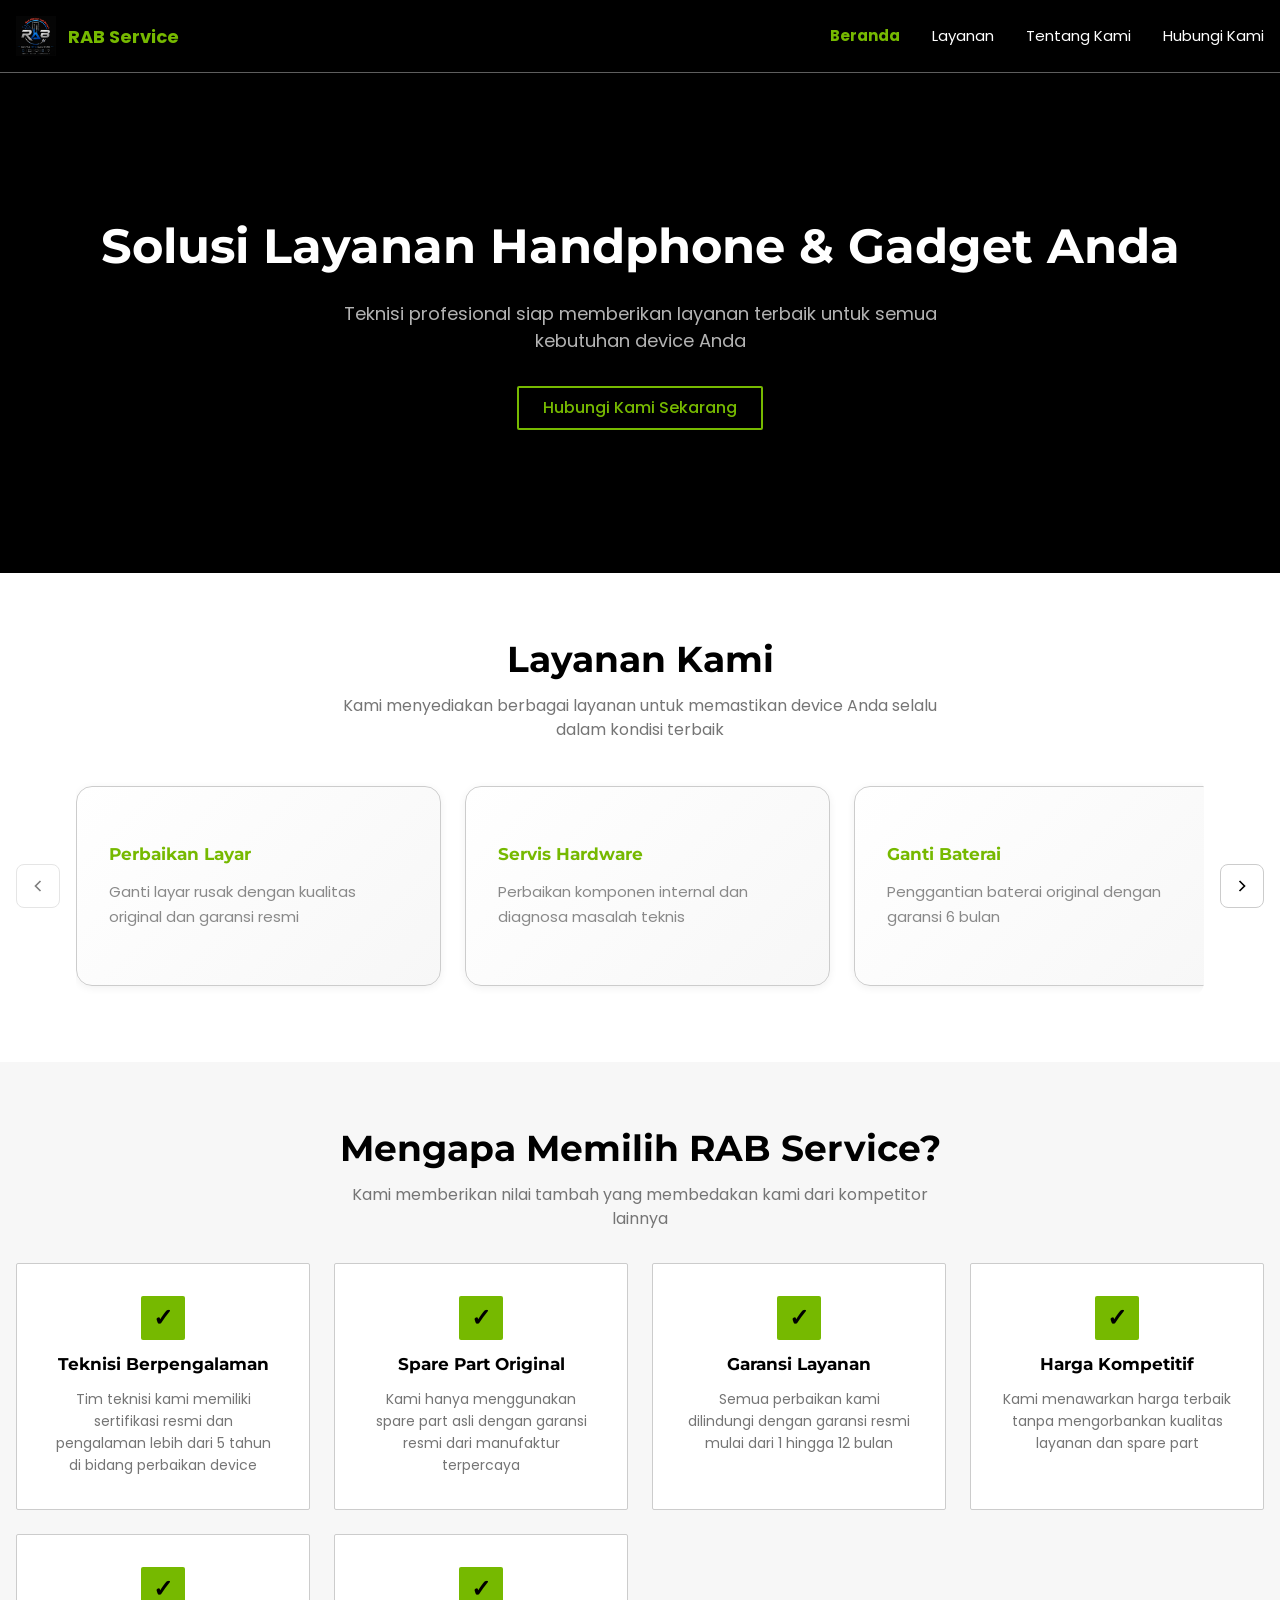
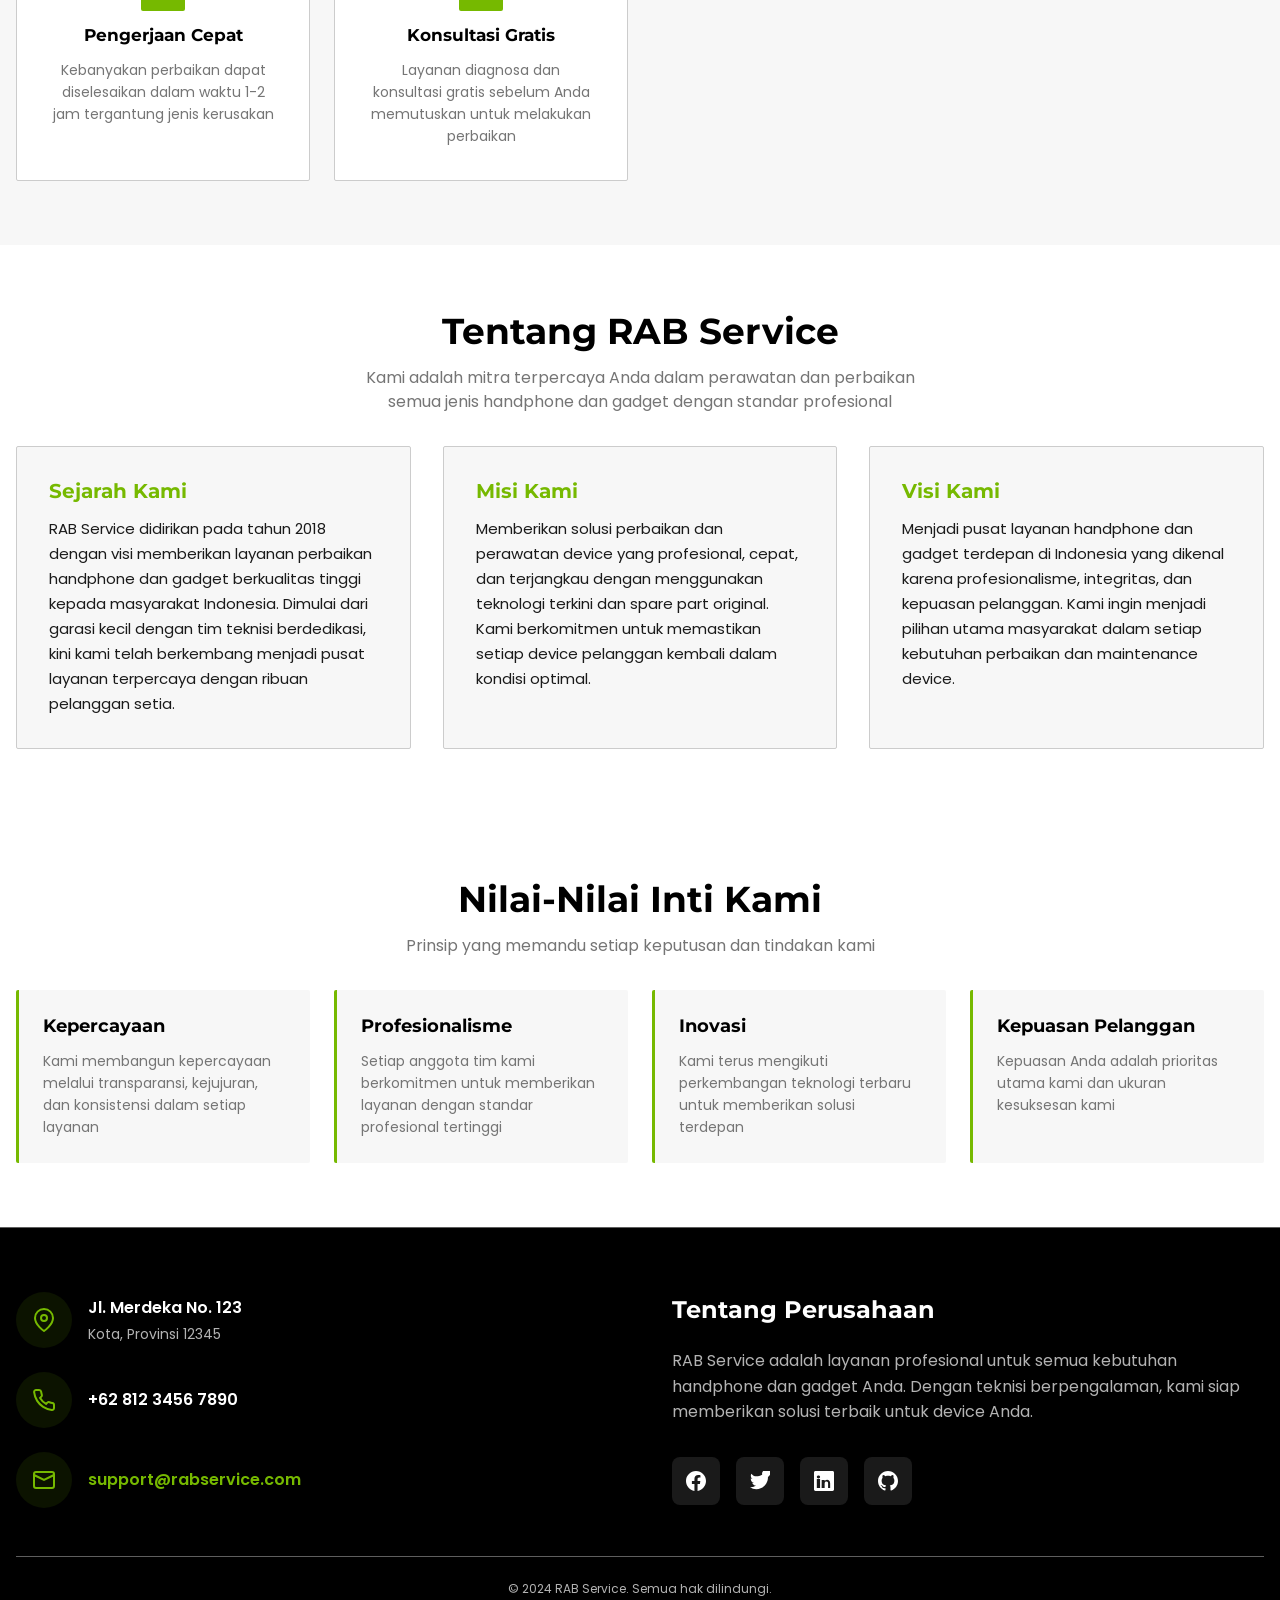
==== index.html @ 4fb2f910 "EDIT Homepage" ====
<!DOCTYPE html>
<html lang="id">
<head>
    <meta charset="UTF-8">
    <meta name="viewport" content="width=device-width, initial-scale=1.0">
    <title>RAB Service - Layanan Handphone & Gadget Terpercaya</title>
    <link href="https://fonts.googleapis.com/css2?family=Poppins:wght@400;500;600;700&family=Montserrat:wght@400;500;600;700&display=swap" rel="stylesheet">
    <link rel="stylesheet" href="style.css">
</head>
<body>
    <!-- Navigation -->
    <nav class="navbar">
        <div class="navbar-container">
            <div class="navbar-logo">
                <img src="logo.png" alt="RAB Service Logo" class="logo-image">
                <span class="logo-text">RAB Service</span>
            </div>
            <ul class="nav-menu">
                <li><a href="#home" class="nav-link active">Beranda</a></li>
                <li><a href="#services" class="nav-link">Layanan</a></li>
                <li><a href="#about" class="nav-link">Tentang Kami</a></li>
                <li><a href="#contact" class="nav-link">Hubungi Kami</a></li>
            </ul>
        </div>
    </nav>

    <!-- Hero Section -->
    <section id="home" class="hero">
        <div class="hero-content">
            <h1 class="hero-title">Solusi Layanan Handphone & Gadget Anda</h1>
            <p class="hero-subtitle">Teknisi profesional siap memberikan layanan terbaik untuk semua kebutuhan device Anda</p>
            <button class="button-hero">Hubungi Kami Sekarang</button>
        </div>
    </section>

    <!-- Services Section -->
    <section id="services" class="services">
        <div class="section-container">
            <h2 class="section-title">Layanan Kami</h2>
            <p class="section-subtitle">Kami menyediakan berbagai layanan untuk memastikan device Anda selalu dalam kondisi terbaik</p>
            
            <div class="carousel-wrapper">
                <button class="carousel-arrow carousel-arrow-prev" id="prevBtn">
                    <svg width="24" height="24" viewBox="0 0 24 24" fill="none" stroke="currentColor" stroke-width="2">
                        <polyline points="15 18 9 12 15 6"></polyline>
                    </svg>
                </button>
                
                <div class="carousel-container">
                    <div class="carousel-track" id="carouselTrack">
                        <div class="service-card">
                            <h3 class="card-title">Perbaikan Layar</h3>
                            <p class="card-description">Ganti layar rusak dengan kualitas original dan garansi resmi</p>
                        </div>
                        <div class="service-card">
                            <h3 class="card-title">Servis Hardware</h3>
                            <p class="card-description">Perbaikan komponen internal dan diagnosa masalah teknis</p>
                        </div>
                        <div class="service-card">
                            <h3 class="card-title">Ganti Baterai</h3>
                            <p class="card-description">Penggantian baterai original dengan garansi 6 bulan</p>
                        </div>
                        <div class="service-card">
                            <h3 class="card-title">Cleaning & Maintenance</h3>
                            <p class="card-description">Pembersihan mendalam dan perawatan rutin untuk performa optimal</p>
                        </div>
                        <div class="service-card">
                            <h3 class="card-title">Data Recovery</h3>
                            <p class="card-description">Pemulihan data dengan teknologi terkini dan tingkat keberhasilan tinggi</p>
                        </div>
                        <div class="service-card">
                            <h3 class="card-title">Custom Upgrade</h3>
                            <p class="card-description">Upgrade RAM, storage, dan modifikasi device sesuai kebutuhan</p>
                        </div>
                    </div>
                </div>
                
                <button class="carousel-arrow carousel-arrow-next" id="nextBtn">
                    <svg width="24" height="24" viewBox="0 0 24 24" fill="none" stroke="currentColor" stroke-width="2">
                        <polyline points="9 18 15 12 9 6"></polyline>
                    </svg>
                </button>
            </div>
        </div>
    </section>

    <!-- Why Choose Us Section -->
    <section id="why-choose" class="why-choose">
        <div class="section-container">
            <h2 class="section-title">Mengapa Memilih RAB Service?</h2>
            <p class="section-subtitle">Kami memberikan nilai tambah yang membedakan kami dari kompetitor lainnya</p>
            
            <div class="features-grid">
                <div class="feature-item">
                    <div class="feature-icon">✓</div>
                    <h3 class="feature-title">Teknisi Berpengalaman</h3>
                    <p class="feature-description">Tim teknisi kami memiliki sertifikasi resmi dan pengalaman lebih dari 5 tahun di bidang perbaikan device</p>
                </div>
                <div class="feature-item">
                    <div class="feature-icon">✓</div>
                    <h3 class="feature-title">Spare Part Original</h3>
                    <p class="feature-description">Kami hanya menggunakan spare part asli dengan garansi resmi dari manufaktur terpercaya</p>
                </div>
                <div class="feature-item">
                    <div class="feature-icon">✓</div>
                    <h3 class="feature-title">Garansi Layanan</h3>
                    <p class="feature-description">Semua perbaikan kami dilindungi dengan garansi resmi mulai dari 1 hingga 12 bulan</p>
                </div>
                <div class="feature-item">
                    <div class="feature-icon">✓</div>
                    <h3 class="feature-title">Harga Kompetitif</h3>
                    <p class="feature-description">Kami menawarkan harga terbaik tanpa mengorbankan kualitas layanan dan spare part</p>
                </div>
                <div class="feature-item">
                    <div class="feature-icon">✓</div>
                    <h3 class="feature-title">Pengerjaan Cepat</h3>
                    <p class="feature-description">Kebanyakan perbaikan dapat diselesaikan dalam waktu 1-2 jam tergantung jenis kerusakan</p>
                </div>
                <div class="feature-item">
                    <div class="feature-icon">✓</div>
                    <h3 class="feature-title">Konsultasi Gratis</h3>
                    <p class="feature-description">Layanan diagnosa dan konsultasi gratis sebelum Anda memutuskan untuk melakukan perbaikan</p>
                </div>
            </div>
        </div>
    </section>

    <!-- About Section -->
    <section id="about" class="about-content">
        <div class="section-container">
            <h2 class="section-title">Tentang RAB Service</h2>
            <p class="section-subtitle">Kami adalah mitra terpercaya Anda dalam perawatan dan perbaikan semua jenis handphone dan gadget dengan standar profesional</p>
            
            <div class="about-grid">
                <!-- Company History -->
                <div class="about-card">
                    <h3 class="about-card-title">Sejarah Kami</h3>
                    <p class="about-card-text">
                        RAB Service didirikan pada tahun 2018 dengan visi memberikan layanan perbaikan handphone dan gadget berkualitas tinggi kepada masyarakat Indonesia. Dimulai dari garasi kecil dengan tim teknisi berdedikasi, kini kami telah berkembang menjadi pusat layanan terpercaya dengan ribuan pelanggan setia.
                    </p>
                </div>

                <!-- Our Mission -->
                <div class="about-card">
                    <h3 class="about-card-title">Misi Kami</h3>
                    <p class="about-card-text">
                        Memberikan solusi perbaikan dan perawatan device yang profesional, cepat, dan terjangkau dengan menggunakan teknologi terkini dan spare part original. Kami berkomitmen untuk memastikan setiap device pelanggan kembali dalam kondisi optimal.
                    </p>
                </div>

                <!-- Our Vision -->
                <div class="about-card">
                    <h3 class="about-card-title">Visi Kami</h3>
                    <p class="about-card-text">
                        Menjadi pusat layanan handphone dan gadget terdepan di Indonesia yang dikenal karena profesionalisme, integritas, dan kepuasan pelanggan. Kami ingin menjadi pilihan utama masyarakat dalam setiap kebutuhan perbaikan dan maintenance device.
                    </p>
                </div>
            </div>
        </div>
    </section>

    <!-- Core Values Section -->
    <section id="core-values" class="core-values">
        <div class="section-container">
            <h2 class="section-title">Nilai-Nilai Inti Kami</h2>
            <p class="section-subtitle">Prinsip yang memandu setiap keputusan dan tindakan kami</p>
            
            <div class="values-grid">
                <div class="value-card">
                    <h3 class="value-title">Kepercayaan</h3>
                    <p class="value-description">Kami membangun kepercayaan melalui transparansi, kejujuran, dan konsistensi dalam setiap layanan</p>
                </div>
                <div class="value-card">
                    <h3 class="value-title">Profesionalisme</h3>
                    <p class="value-description">Setiap anggota tim kami berkomitmen untuk memberikan layanan dengan standar profesional tertinggi</p>
                </div>
                <div class="value-card">
                    <h3 class="value-title">Inovasi</h3>
                    <p class="value-description">Kami terus mengikuti perkembangan teknologi terbaru untuk memberikan solusi terdepan</p>
                </div>
                <div class="value-card">
                    <h3 class="value-title">Kepuasan Pelanggan</h3>
                    <p class="value-description">Kepuasan Anda adalah prioritas utama kami dan ukuran kesuksesan kami</p>
                </div>
            </div>
        </div>
    </section>

    <!-- Footer -->
    <footer class="footer">
        <div class="footer-container">
            <div class="footer-content">
                <!-- Left Column: Contact Info -->
                <div class="footer-left">
                    <div class="contact-item">
                        <div class="contact-icon">
                            <svg width="24" height="24" viewBox="0 0 24 24" fill="none" stroke="currentColor" stroke-width="2">
                                <path d="M21 10c0 7-9 13-9 13s-9-6-9-13a9 9 0 0 1 18 0z"></path>
                                <circle cx="12" cy="10" r="3"></circle>
                            </svg>
                        </div>
                        <div class="contact-text">
                            <h4 class="contact-label">Jl. Merdeka No. 123</h4>
                            <p class="contact-detail">Kota, Provinsi 12345</p>
                        </div>
                    </div>
                    
                    <div class="contact-item">
                        <div class="contact-icon">
                            <svg width="24" height="24" viewBox="0 0 24 24" fill="none" stroke="currentColor" stroke-width="2">
                                <path d="M22 16.92v3a2 2 0 0 1-2.18 2 19.79 19.79 0 0 1-8.63-3.07 19.5 19.5 0 0 1-6-6 19.79 19.79 0 0 1-3.07-8.67A2 2 0 0 1 4.11 2h3a2 2 0 0 1 2 1.72 12.84 12.84 0 0 0 .7 2.81 2 2 0 0 1-.45 2.11L8.09 9.91a16 16 0 0 0 6 6l1.27-1.27a2 2 0 0 1 2.11-.45 12.84 12.84 0 0 0 2.81.7A2 2 0 0 1 22 16.92z"></path>
                            </svg>
                        </div>
                        <div class="contact-text">
                            <h4 class="contact-label">+62 812 3456 7890</h4>
                        </div>
                    </div>
                    
                    <div class="contact-item">
                        <div class="contact-icon">
                            <svg width="24" height="24" viewBox="0 0 24 24" fill="none" stroke="currentColor" stroke-width="2">
                                <rect x="2" y="4" width="20" height="16" rx="2"></rect>
                                <path d="m22 7-10 5L2 7"></path>
                            </svg>
                        </div>
                        <div class="contact-text">
                            <h4 class="contact-label"><a href="mailto:support@rabservice.com" class="email-link">support@rabservice.com</a></h4>
                        </div>
                    </div>
                </div>
                
                <!-- Right Column: About & Social -->
                <div class="footer-right">
                    <h3 class="about-title">Tentang Perusahaan</h3>
                    <p class="about-description">
                        RAB Service adalah layanan profesional untuk semua kebutuhan handphone dan gadget Anda. Dengan teknisi berpengalaman, kami siap memberikan solusi terbaik untuk device Anda.
                    </p>
                    
                    <div class="social-links">
                        <a href="#" class="social-icon" aria-label="Facebook">
                            <svg width="20" height="20" viewBox="0 0 24 24" fill="currentColor">
                                <path d="M24 12.073c0-6.627-5.373-12-12-12s-12 5.373-12 12c0 5.99 4.388 10.954 10.125 11.854v-8.385H7.078v-3.47h3.047V9.43c0-3.007 1.792-4.669 4.533-4.669 1.312 0 2.686.235 2.686.235v2.953H15.83c-1.491 0-1.956.925-1.956 1.874v2.25h3.328l-.532 3.47h-2.796v8.385C19.612 23.027 24 18.062 24 12.073z"></path>
                            </svg>
                        </a>
                        <a href="#" class="social-icon" aria-label="Twitter">
                            <svg width="20" height="20" viewBox="0 0 24 24" fill="currentColor">
                                <path d="M23.953 4.57a10 10 0 002.856-3.915 9.958 9.958 0 01-2.828.856 4.958 4.958 0 002.163-2.723c-.951.555-2.005.959-3.127 1.184a4.92 4.92 0 00-8.384 4.482C7.69 8.095 4.067 6.13 1.64 3.162a4.822 4.822 0 00-.666 2.475c0 1.71.87 3.213 2.188 4.096a4.904 4.904 0 01-2.228-.616v.06a4.923 4.923 0 003.946 4.827 4.996 4.996 0 01-2.212.085 4.936 4.936 0 004.604 3.417 9.867 9.867 0 01-6.102 2.105c-.39 0-.779-.023-1.17-.067a13.995 13.995 0 007.557 2.209c9.053 0 13.998-7.496 13.998-13.985 0-.21 0-.42-.015-.63A9.935 9.935 0 0024 4.59z"></path>
                            </svg>
                        </a>
                        <a href="#" class="social-icon" aria-label="LinkedIn">
                            <svg width="20" height="20" viewBox="0 0 24 24" fill="currentColor">
                                <path d="M20.447 20.452h-3.554v-5.569c0-1.328-.475-2.236-1.986-2.236-1.081 0-1.722.722-2.006 1.422-.103.249-.129.597-.129.946v5.437h-3.554s.048-8.814 0-9.737h3.554v1.378c.43-.664 1.195-1.61 2.905-1.61 2.121 0 3.71 1.388 3.71 4.372v5.597zM5.337 8.855c-1.144 0-1.915-.762-1.915-1.715 0-.957.77-1.715 1.958-1.715 1.187 0 1.914.758 1.939 1.715 0 .953-.752 1.715-1.982 1.715zm1.946 11.597H3.392V9.671h3.891v10.781zM22.225 0H1.771C.792 0 0 .774 0 1.729v20.542C0 23.227.792 24 1.771 24h20.451C23.2 24 24 23.227 24 22.271V1.729C24 .774 23.2 0 22.225 0z"></path>
                            </svg>
                        </a>
                        <a href="#" class="social-icon" aria-label="GitHub">
                            <svg width="20" height="20" viewBox="0 0 24 24" fill="currentColor">
                                <path d="M12 0c-6.626 0-12 5.373-12 12 0 5.302 3.438 9.8 8.207 11.387.599.111.793-.261.793-.577v-2.234c-3.338.726-4.033-1.416-4.033-1.416-.546-1.387-1.333-1.756-1.333-1.756-1.089-.745.083-.729.083-.729 1.205.084 1.839 1.237 1.839 1.237 1.07 1.834 2.807 1.304 3.492.997.107-.775.418-1.305.762-1.604-2.665-.305-5.467-1.334-5.467-5.931 0-1.311.469-2.381 1.236-3.221-.124-.303-.535-1.524.117-3.176 0 0 1.008-.322 3.301 1.23.957-.266 1.983-.399 3.003-.404 1.02.005 2.047.138 3.006.404 2.291-1.552 3.297-1.23 3.297-1.23.653 1.653.242 2.874.118 3.176.77.84 1.235 1.911 1.235 3.221 0 4.609-2.807 5.624-5.479 5.921.43.372.823 1.102.823 2.222v 3.293c0 .319.192.694.801.576 4.765-1.589 8.199-6.086 8.199-11.386 0-6.627-5.373-12-12-12z"></path>
                            </svg>
                        </a>
                    </div>
                </div>
            </div>
            
            <!-- Footer Bottom -->
            <div class="footer-bottom">
                <p class="footer-copyright">&copy; 2024 RAB Service. Semua hak dilindungi.</p>
            </div>
        </div>
    </footer>
    
    <script src="script.js"></script>
</body>
</html>
---- style.css ----
/* ====================================
   Global Styles & Reset
   ==================================== */
* {
    margin: 0;
    padding: 0;
    box-sizing: border-box;
}

:root {
    --primary: #76b900;
    --primary-dark: #5a8d00;
    --ink: #000000;
    --canvas: #ffffff;
    --surface-dark: #000000;
    --surface-soft: #f7f7f7;
    --surface-elevated: #1a1a1a;
    --hairline: #cccccc;
    --hairline-strong: #5e5e5e;
    --body: #1a1a1a;
    --mute: #757575;
    --stone: #898989;
    --ash: #a7a7a7;
    --on-dark: #ffffff;
    --on-dark-mute: rgba(255, 255, 255, 0.7);
    
    --radius-sm: 2px;
    --radius-xs: 1px;
    
    --spacing-xs: 4px;
    --spacing-sm: 8px;
    --spacing-md: 12px;
    --spacing-lg: 16px;
    --spacing-xl: 24px;
    --spacing-xxl: 32px;
    --spacing-section: 64px;
}

html {
    scroll-behavior: smooth;
}

body {
    font-family: 'Poppins', sans-serif;
    background-color: var(--canvas);
    color: var(--body);
    line-height: 1.5;
}

h1, h2, h3, h4, h5, h6 {
    font-family: 'Montserrat', sans-serif;
}

/* ====================================
   Navigation Bar
   ==================================== */
.navbar {
    background-color: var(--surface-dark);
    padding: var(--spacing-lg) 0;
    position: sticky;
    top: 0;
    z-index: 1000;
    border-bottom: 1px solid var(--hairline-strong);
}

.navbar-container {
    max-width: 1280px;
    margin: 0 auto;
    padding: 0 var(--spacing-lg);
    display: flex;
    justify-content: space-between;
    align-items: center;
}

.navbar-logo {
    display: flex;
    align-items: center;
    gap: var(--spacing-md);
}

.logo-image {
    width: 40px;
    height: 40px;
    object-fit: contain;
}

.logo-text {
    color: var(--primary);
    font-size: 18px;
    font-weight: 700;
}

.nav-menu {
    display: flex;
    list-style: none;
    gap: var(--spacing-xxl);
}

.nav-link {
    color: var(--on-dark);
    text-decoration: none;
    font-size: 15px;
    font-weight: 400;
    transition: color 0.3s ease;
}

.nav-link:hover {
    color: var(--primary);
}

/* ====================================
   Hero Section
   ==================================== */
.hero {
    background-color: var(--surface-dark);
    padding: var(--spacing-section) var(--spacing-lg);
    display: flex;
    align-items: center;
    justify-content: center;
    min-height: 500px;
}

.hero-content {
    max-width: 1280px;
    text-align: center;
    color: var(--on-dark);
}

.hero-title {
    font-size: 48px;
    font-weight: 700;
    line-height: 1.25;
    margin-bottom: var(--spacing-xl);
    color: var(--on-dark);
}

.hero-subtitle {
    font-size: 18px;
    font-weight: 400;
    line-height: 1.5;
    margin-bottom: var(--spacing-xxl);
    color: var(--on-dark-mute);
    max-width: 600px;
    margin-left: auto;
    margin-right: auto;
}

/* ====================================
   Services Section
   ==================================== */
.services {
    background-color: var(--canvas);
    padding: var(--spacing-section) var(--spacing-lg);
}

.section-container {
    max-width: 1280px;
    margin: 0 auto;
}

.section-title {
    font-size: 36px;
    font-weight: 700;
    line-height: 1.25;
    text-align: center;
    margin-bottom: var(--spacing-md);
    color: var(--ink);
}

.section-subtitle {
    font-size: 16px;
    font-weight: 400;
    line-height: 1.5;
    text-align: center;
    color: var(--mute);
    margin-bottom: var(--spacing-xxl);
    max-width: 600px;
    margin-left: auto;
    margin-right: auto;
}

.carousel-wrapper {
    display: flex;
    align-items: center;
    margin-top: var(--spacing-xxl);
    position: relative;
    padding: 0 60px;
}

.carousel-container {
    flex: 1;
    overflow: hidden;
    border-radius: 16px;
}

.carousel-track {
    display: flex;
    gap: var(--spacing-xl);
    transition: transform 0.5s cubic-bezier(0.4, 0, 0.2, 1);
    padding: var(--spacing-md) 0;
}

.service-card {
    flex: 0 0 calc(33.333% - 11px);
    background: linear-gradient(135deg, var(--canvas) 0%, var(--surface-soft) 100%);
    padding: var(--spacing-xxl);
    border-radius: 16px;
    border: 1px solid var(--hairline);
    transition: all 0.3s cubic-bezier(0.4, 0, 0.2, 1);
    box-shadow: 0 2px 8px rgba(0, 0, 0, 0.06);
    min-height: 200px;
    display: flex;
    flex-direction: column;
    justify-content: center;
}

.service-card:hover {
    background: linear-gradient(135deg, var(--canvas) 0%, var(--canvas) 100%);
    border-color: var(--primary);
    box-shadow: 0 8px 24px rgba(118, 185, 0, 0.15);
    transform: translateY(-4px);
}

.card-title {
    font-size: 17px;
    font-weight: 700;
    line-height: 1.47;
    margin-bottom: var(--spacing-md);
    color: var(--primary);
    font-family: 'Montserrat', sans-serif;
}

.card-description {
    font-size: 15px;
    font-weight: 400;
    line-height: 1.67;
    color: var(--stone);
}

.carousel-arrow {
    flex: 0 0 44px;
    width: 44px;
    height: 44px;
    border: 1px solid var(--hairline);
    background-color: var(--canvas);
    border-radius: 8px;
    cursor: pointer;
    display: flex;
    align-items: center;
    justify-content: center;
    color: var(--ink);
    transition: all 0.3s ease;
    position: absolute;
    top: 50%;
    transform: translateY(-50%);
}

.carousel-arrow-prev {
    left: 0;
}

.carousel-arrow-next {
    right: 0;
}

.carousel-arrow:hover {
    border-color: var(--primary);
    color: var(--primary);
    background-color: var(--surface-soft);
}

.carousel-arrow:active {
    background-color: var(--primary);
    color: var(--ink);
}

.carousel-arrow svg {
    width: 20px;
    height: 20px;
}

/* ====================================
   Footer
   ==================================== */
.footer {
    background-color: var(--surface-dark);
    padding: 64px var(--spacing-lg);
    border-top: 1px solid var(--hairline-strong);
}

.footer-container {
    max-width: 1280px;
    margin: 0 auto;
}

.footer-content {
    display: grid;
    grid-template-columns: 1fr 1fr;
    gap: 64px;
    margin-bottom: 48px;
}

/* Left Column - Contact Info */
.footer-left {
    display: flex;
    flex-direction: column;
    gap: 24px;
}

.contact-item {
    display: flex;
    gap: 16px;
    align-items: center;
}

.contact-icon {
    width: 56px;
    height: 56px;
    border-radius: 50%;
    background-color: rgba(118, 185, 0, 0.1);
    display: flex;
    align-items: center;
    justify-content: center;
    color: var(--primary);
    flex-shrink: 0;
}

.contact-icon svg {
    width: 24px;
    height: 24px;
}

.contact-text {
    display: flex;
    flex-direction: column;
    gap: 4px;
}

.contact-label {
    font-size: 16px;
    font-weight: 600;
    color: var(--on-dark);
    font-family: 'Poppins', sans-serif;
    margin: 0;
}

.contact-detail {
    font-size: 14px;
    font-weight: 400;
    color: var(--on-dark-mute);
    margin: 0;
}

.email-link {
    color: var(--primary);
    text-decoration: none;
    transition: color 0.3s ease;
}

.email-link:hover {
    color: var(--primary-dark);
}

/* Right Column - About & Social */
.footer-right {
    display: flex;
    flex-direction: column;
    gap: 20px;
}

.about-title {
    font-size: 24px;
    font-weight: 700;
    color: var(--on-dark);
    font-family: 'Montserrat', sans-serif;
    margin: 0;
}

.about-description {
    font-size: 16px;
    font-weight: 400;
    line-height: 1.6;
    color: var(--on-dark-mute);
    margin: 0;
}

.social-links {
    display: flex;
    gap: 16px;
    margin-top: 12px;
}

.social-icon {
    width: 48px;
    height: 48px;
    border-radius: 8px;
    background-color: rgba(255, 255, 255, 0.1);
    display: flex;
    align-items: center;
    justify-content: center;
    color: var(--on-dark);
    text-decoration: none;
    transition: all 0.3s ease;
    border: 1px solid transparent;
}

.social-icon:hover {
    background-color: var(--primary);
    color: var(--ink);
    border-color: var(--primary);
}

.social-icon svg {
    width: 20px;
    height: 20px;
}

/* Footer Bottom */
.footer-bottom {
    text-align: center;
    padding-top: 24px;
    border-top: 1px solid var(--hairline-strong);
}

.footer-copyright {
    font-size: 12px;
    font-weight: 400;
    line-height: 1.25;
    color: var(--on-dark-mute);
    margin: 0;
}

/* ====================================
   Buttons
   ==================================== */
.button-primary {
    background-color: var(--primary);
    color: var(--ink);
    border: none;
    padding: 11px 24px;
    height: 44px;
    font-size: 16px;
    font-weight: 700;
    line-height: 1.25;
    border-radius: var(--radius-sm);
    cursor: pointer;
    transition: background-color 0.3s ease;
    display: inline-block;
    font-family: 'Poppins', sans-serif;
}

.button-primary:hover {
    background-color: var(--primary-dark);
}

.button-primary:active {
    background-color: var(--primary-dark);
}

.nav-link.active {
    color: var(--primary);
    font-weight: 700;
}

/* ====================================
   About Page Styles
   ==================================== */
.about-content {
    background-color: var(--canvas);
    padding: var(--spacing-section) var(--spacing-lg);
}

.about-grid {
    display: grid;
    grid-template-columns: repeat(auto-fit, minmax(300px, 1fr));
    gap: var(--spacing-xxl);
    margin-top: var(--spacing-xxl);
}

.about-card {
    background-color: var(--surface-soft);
    padding: var(--spacing-xxl);
    border-radius: var(--radius-sm);
    border: 1px solid var(--hairline);
}

.about-card-title {
    font-size: 20px;
    font-weight: 700;
    line-height: 1.25;
    margin-bottom: var(--spacing-md);
    color: var(--primary);
}

.about-card-text {
    font-size: 15px;
    font-weight: 400;
    line-height: 1.67;
    color: var(--body);
}

/* Why Choose Section */
.why-choose {
    background-color: var(--surface-soft);
    padding: var(--spacing-section) var(--spacing-lg);
}

.features-grid {
    display: grid;
    grid-template-columns: repeat(auto-fit, minmax(280px, 1fr));
    gap: var(--spacing-xl);
    margin-top: var(--spacing-xxl);
}

.feature-item {
    background-color: var(--canvas);
    padding: var(--spacing-xxl);
    border-radius: var(--radius-sm);
    border: 1px solid var(--hairline);
    text-align: center;
    transition: all 0.3s ease;
}

.feature-item:hover {
    box-shadow: 0 2px 8px rgba(0, 0, 0, 0.1);
    border-color: var(--primary);
}

.feature-icon {
    width: 44px;
    height: 44px;
    background-color: var(--primary);
    color: var(--ink);
    border-radius: var(--radius-sm);
    display: flex;
    align-items: center;
    justify-content: center;
    font-size: 24px;
    font-weight: 700;
    margin: 0 auto var(--spacing-md);
}

.feature-title {
    font-size: 17px;
    font-weight: 700;
    line-height: 1.47;
    color: var(--ink);
    margin-bottom: var(--spacing-md);
}

.feature-description {
    font-size: 14px;
    font-weight: 400;
    line-height: 1.57;
    color: var(--mute);
}

/* Core Values Section */
.core-values {
    background-color: var(--canvas);
    padding: var(--spacing-section) var(--spacing-lg);
}

.values-grid {
    display: grid;
    grid-template-columns: repeat(auto-fit, minmax(250px, 1fr));
    gap: var(--spacing-xl);
    margin-top: var(--spacing-xxl);
}

.value-card {
    background-color: var(--surface-soft);
    padding: var(--spacing-xl);
    border-radius: var(--radius-sm);
    border-left: 3px solid var(--primary);
}

.value-title {
    font-size: 18px;
    font-weight: 700;
    line-height: 1.4;
    color: var(--ink);
    margin-bottom: var(--spacing-md);
}

.value-description {
    font-size: 14px;
    font-weight: 400;
    line-height: 1.57;
    color: var(--mute);
}

/* Statistics Section */
.statistics {
    background-color: var(--surface-dark);
    padding: var(--spacing-section) var(--spacing-lg);
}

.statistics .section-title {
    color: var(--on-dark);
}

.statistics .section-subtitle {
    color: var(--on-dark-mute);
}

.stats-grid {
    display: grid;
    grid-template-columns: repeat(auto-fit, minmax(200px, 1fr));
    gap: var(--spacing-xxl);
    margin-top: var(--spacing-xxl);
}

.stat-item {
    text-align: center;
    padding: var(--spacing-xxl);
}

.stat-number {
    font-size: 48px;
    font-weight: 700;
    line-height: 1.25;
    color: var(--primary);
    margin-bottom: var(--spacing-md);
}

.stat-label {
    font-size: 16px;
    font-weight: 400;
    line-height: 1.5;
    color: var(--on-dark);
}

/* Contact Section */
.contact-section {
    background-color: var(--surface-soft);
    padding: var(--spacing-section) var(--spacing-lg);
}

/* CTA Section */
.cta-section {
    background-color: var(--surface-soft);
    padding: var(--spacing-section) var(--spacing-lg);
    text-align: center;
}

.cta-title {
    font-size: 36px;
    font-weight: 700;
    line-height: 1.25;
    color: var(--ink);
    margin-bottom: var(--spacing-md);
}

.cta-subtitle {
    font-size: 16px;
    font-weight: 400;
    line-height: 1.5;
    color: var(--mute);
    margin-bottom: var(--spacing-xxl);
    max-width: 600px;
    margin-left: auto;
    margin-right: auto;
}

.cta-section .button-primary {
    margin-top: var(--spacing-lg);
}

.cta-section .button-hero {
    margin-top: var(--spacing-lg);
}

.button-hero {
    border: 2px solid var(--primary);
    background-color: transparent;
    color: var(--primary);
    padding: 10px 24px;
    height: 44px;
    font-size: 16px;
    font-weight: 500;
    line-height: 1.25;
    border-radius: var(--radius-sm);
    cursor: pointer;
    transition: all 0.3s cubic-bezier(0.4, 0, 0.2, 1);
    display: inline-block;
    font-family: 'Poppins', sans-serif;
}

.button-hero:hover {
    background-color: var(--primary);
    color: var(--ink);
    font-weight: 600;
}

.button-hero:active {
    background-color: var(--primary-dark);
    border-color: var(--primary-dark);
    color: var(--ink);
}

/* ====================================
   Responsive Design
   ==================================== */
@media (max-width: 1024px) {
    .service-card {
        flex: 0 0 calc(50% - 12px);
    }
}

@media (max-width: 768px) {
    .navbar-container {
        flex-direction: column;
        gap: var(--spacing-lg);
    }
    
    .nav-menu {
        gap: var(--spacing-lg);
    }
    
    .hero {
        padding: var(--spacing-xxl) var(--spacing-lg);
        min-height: 400px;
    }
    
    .hero-title {
        font-size: 32px;
    }
    
    .hero-subtitle {
        font-size: 16px;
    }
    
    .section-title {
        font-size: 28px;
    }
    
    .carousel-wrapper {
        padding: 0 50px;
    }
    
    .carousel-arrow {
        width: 40px;
        height: 40px;
    }
    
    .contact-grid {
        grid-template-columns: 1fr;
    }
}

@media (max-width: 480px) {
    .hero-title {
        font-size: 24px;
    }
    
    .nav-menu {
        gap: var(--spacing-md);
    }
    
    .service-card {
        flex: 0 0 100% !important;
    }
    
    .carousel-wrapper {
        padding: 0 40px;
    }
    
    .carousel-arrow {
        width: 36px;
        height: 36px;
    }
    
    .carousel-arrow svg {
        width: 18px;
        height: 18px;
    }
    
    .contact-grid {
        gap: var(--spacing-lg);
    }
}
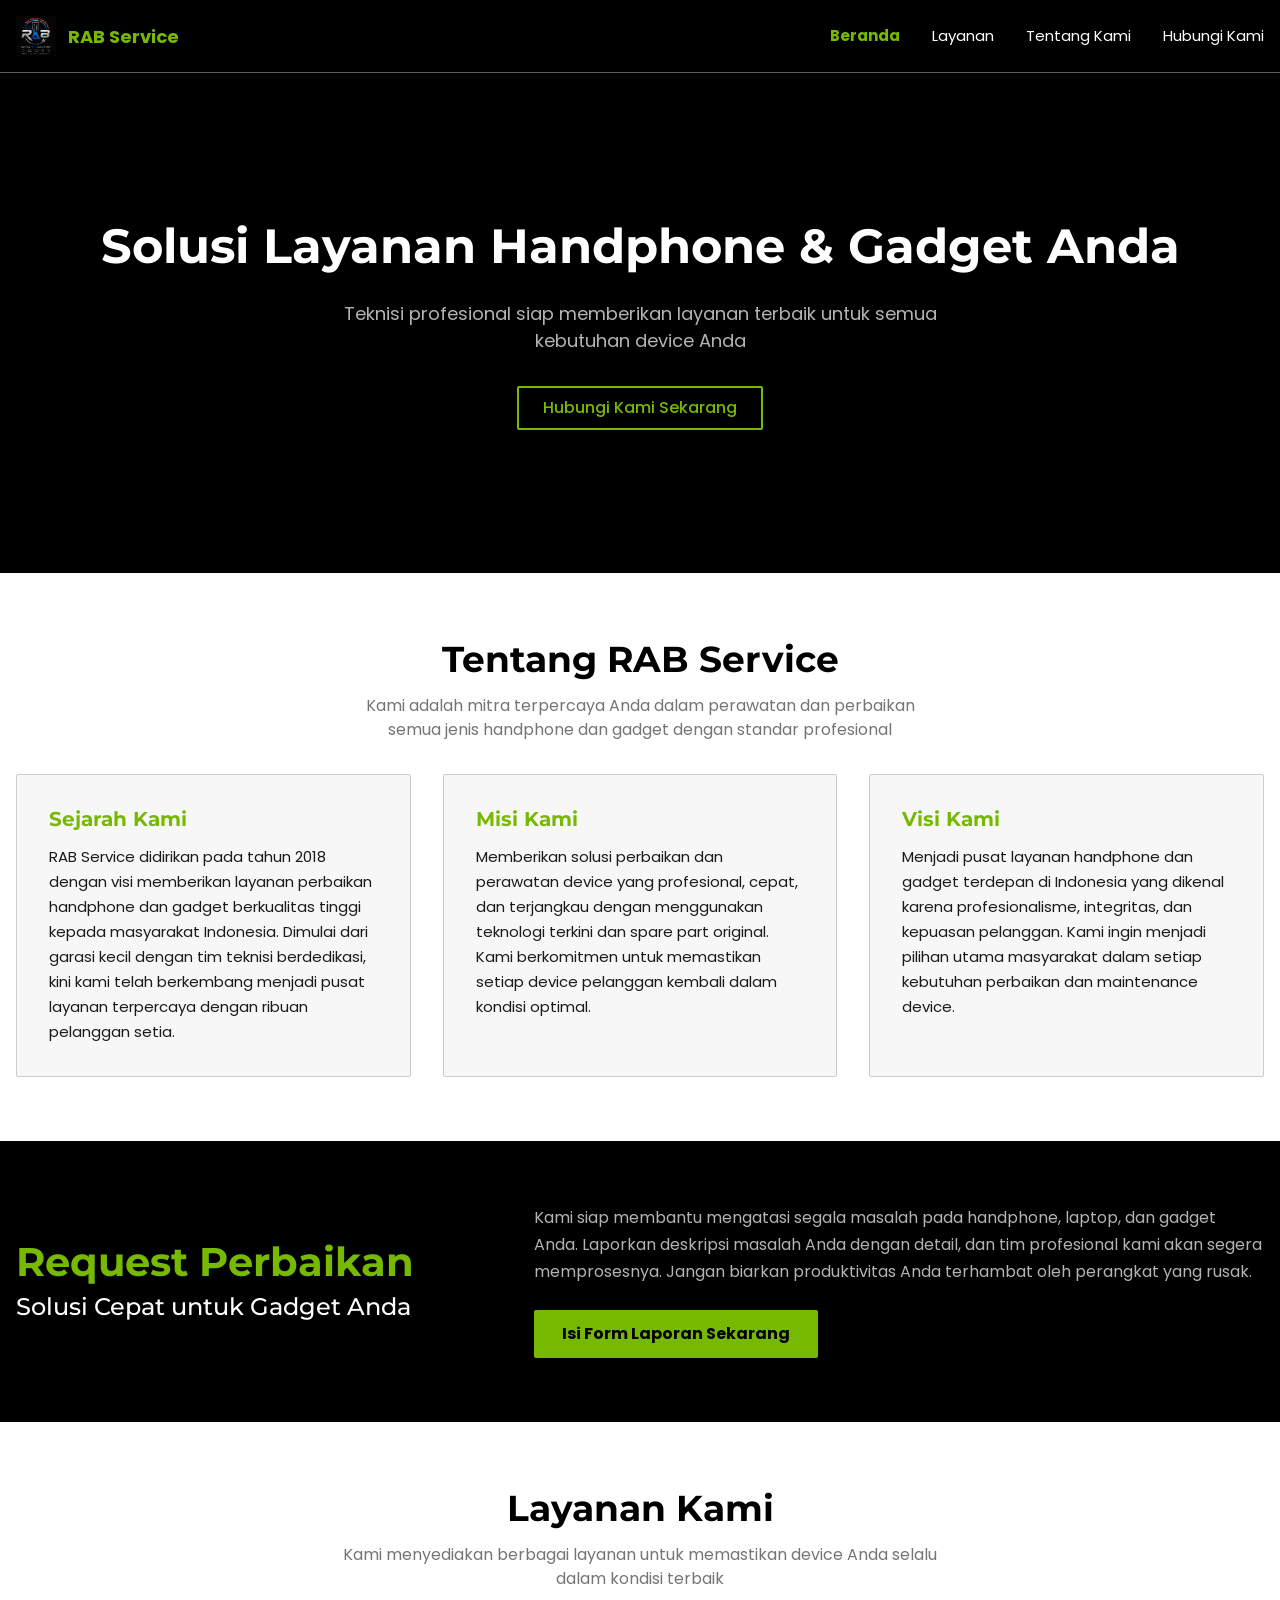
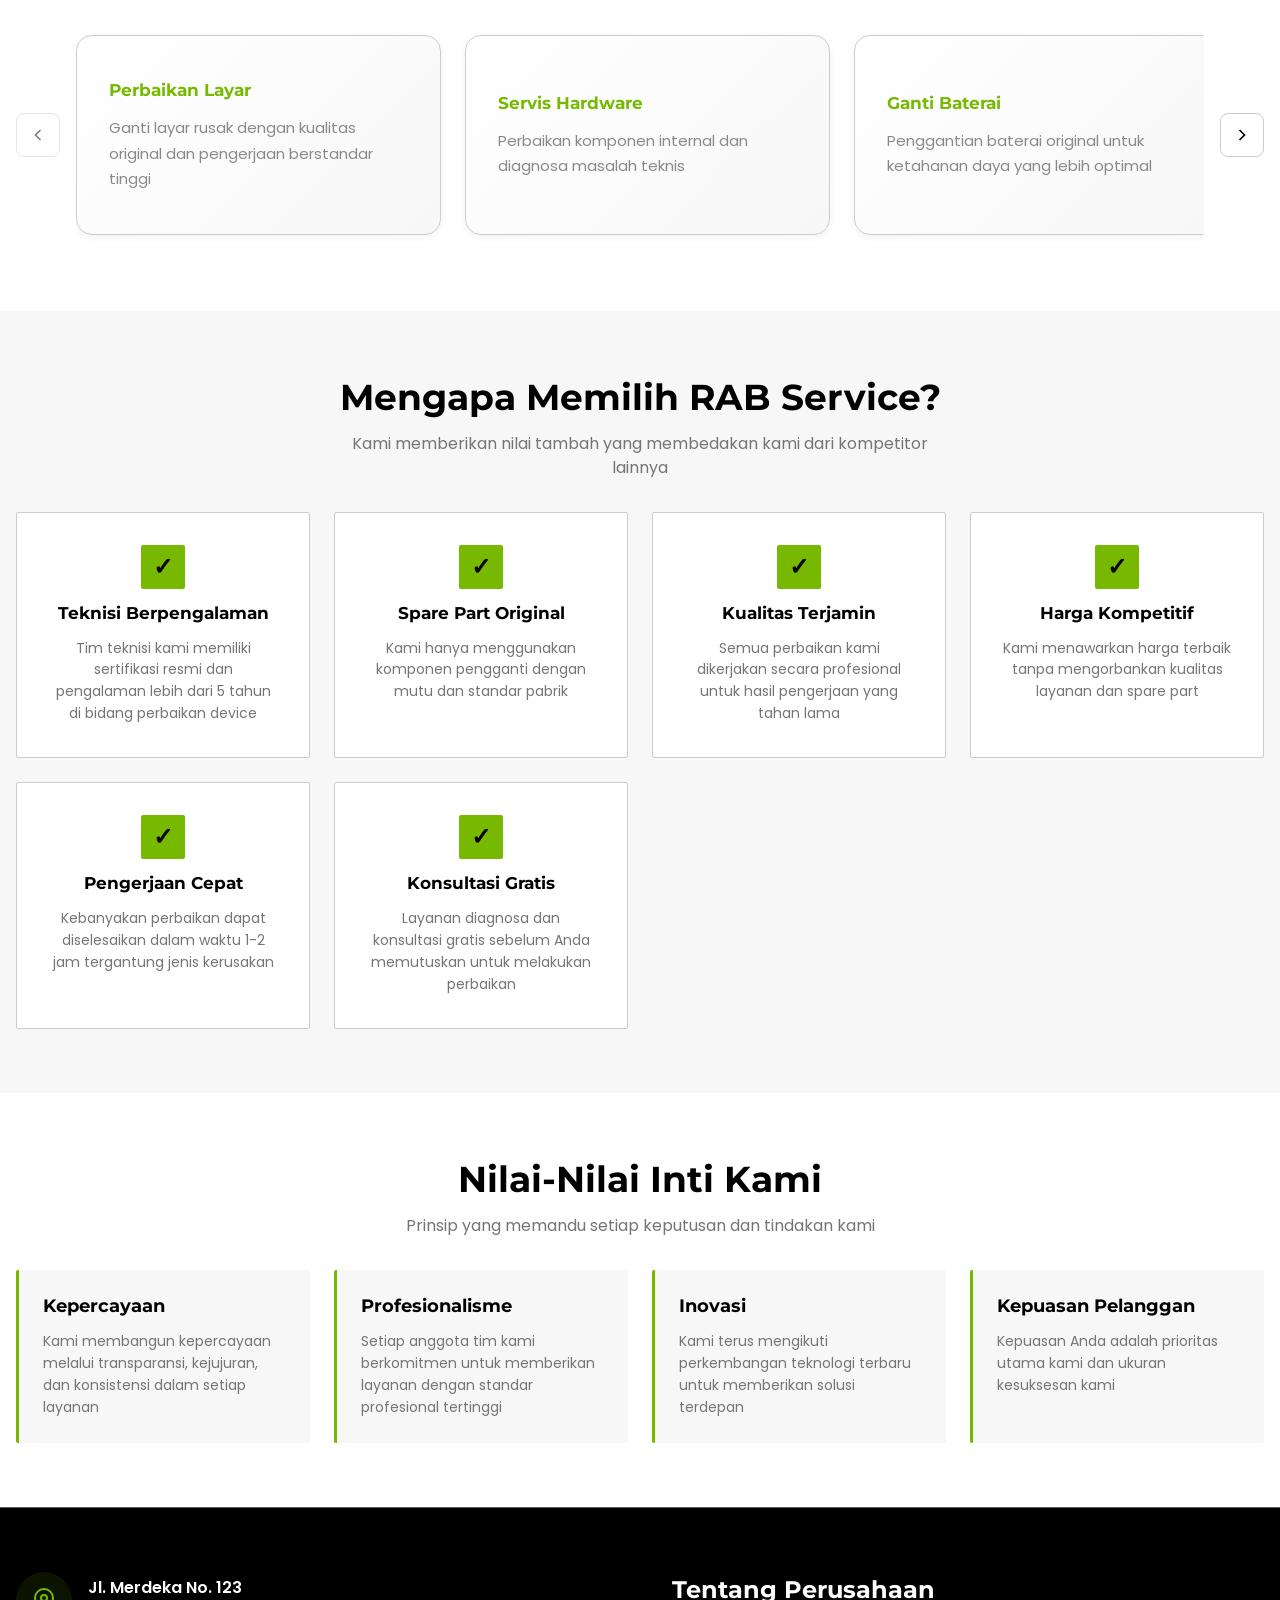
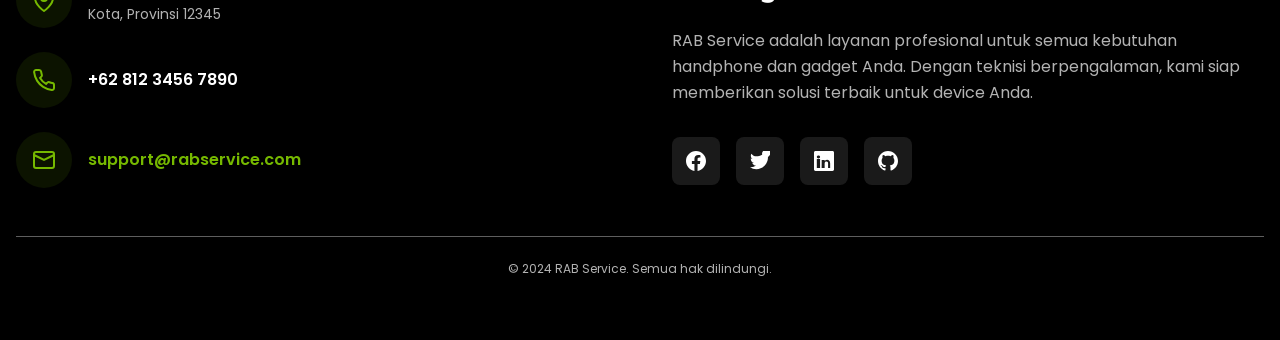
==== commit 17104625: "[ADD] Laporan feature, isi form without supabase connection yet" ====
--- a/index.html
+++ b/index.html
@@ -15,7 +15,14 @@
                 <img src="logo.png" alt="RAB Service Logo" class="logo-image">
                 <span class="logo-text">RAB Service</span>
             </div>
-            <ul class="nav-menu">
+            
+            <button class="hamburger" id="hamburgerBtn" aria-label="Toggle navigation">
+                <span></span>
+                <span></span>
+                <span></span>
+            </button>
+            
+            <ul class="nav-menu" id="navMenu">
                 <li><a href="#home" class="nav-link active">Beranda</a></li>
                 <li><a href="#services" class="nav-link">Layanan</a></li>
                 <li><a href="#about" class="nav-link">Tentang Kami</a></li>
@@ -33,7 +40,55 @@
         </div>
     </section>
 
-    <!-- Services Section -->
+<!-- About Section -->
+    <section id="about" class="about-content">
+        <div class="section-container">
+            <h2 class="section-title">Tentang RAB Service</h2>
+            <p class="section-subtitle">Kami adalah mitra terpercaya Anda dalam perawatan dan perbaikan semua jenis handphone dan gadget dengan standar profesional</p>
+            
+            <div class="about-grid">
+                <!-- Company History -->
+                <div class="about-card">
+                    <h3 class="about-card-title">Sejarah Kami</h3>
+                    <p class="about-card-text">
+                        RAB Service didirikan pada tahun 2018 dengan visi memberikan layanan perbaikan handphone dan gadget berkualitas tinggi kepada masyarakat Indonesia. Dimulai dari garasi kecil dengan tim teknisi berdedikasi, kini kami telah berkembang menjadi pusat layanan terpercaya dengan ribuan pelanggan setia.
+                    </p>
+                </div>
+
+                <!-- Our Mission -->
+                <div class="about-card">
+                    <h3 class="about-card-title">Misi Kami</h3>
+                    <p class="about-card-text">
+                        Memberikan solusi perbaikan dan perawatan device yang profesional, cepat, dan terjangkau dengan menggunakan teknologi terkini dan spare part original. Kami berkomitmen untuk memastikan setiap device pelanggan kembali dalam kondisi optimal.
+                    </p>
+                </div>
+
+                <!-- Our Vision -->
+                <div class="about-card">
+                    <h3 class="about-card-title">Visi Kami</h3>
+                    <p class="about-card-text">
+                        Menjadi pusat layanan handphone dan gadget terdepan di Indonesia yang dikenal karena profesionalisme, integritas, dan kepuasan pelanggan. Kami ingin menjadi pilihan utama masyarakat dalam setiap kebutuhan perbaikan dan maintenance device.
+                    </p>
+                </div>
+            </div>
+        </div>
+    </section>
+
+    <!-- Request Perbaikan Section -->
+    <section id="request-perbaikan" class="request-perbaikan">
+        <div class="section-container request-perbaikan-container">
+            <div class="request-left">
+                <h2 class="request-title">Request Perbaikan</h2>
+                <h3 class="request-subtitle">Solusi Cepat untuk Gadget Anda</h3>
+            </div>
+            <div class="request-right">
+                <p class="request-desc">Kami siap membantu mengatasi segala masalah pada handphone, laptop, dan gadget Anda. Laporkan deskripsi masalah Anda dengan detail, dan tim profesional kami akan segera memprosesnya. Jangan biarkan produktivitas Anda terhambat oleh perangkat yang rusak.</p>
+                <a href="form-laporan.html" class="button-request">Isi Form Laporan Sekarang</a>
+            </div>
+        </div>
+    </section>
+
+       <!-- Services Section -->
     <section id="services" class="services">
         <div class="section-container">
             <h2 class="section-title">Layanan Kami</h2>
@@ -50,7 +105,7 @@
                     <div class="carousel-track" id="carouselTrack">
                         <div class="service-card">
                             <h3 class="card-title">Perbaikan Layar</h3>
-                            <p class="card-description">Ganti layar rusak dengan kualitas original dan garansi resmi</p>
+                            <p class="card-description">Ganti layar rusak dengan kualitas original dan pengerjaan berstandar tinggi</p>
                         </div>
                         <div class="service-card">
                             <h3 class="card-title">Servis Hardware</h3>
@@ -58,7 +113,7 @@
                         </div>
                         <div class="service-card">
                             <h3 class="card-title">Ganti Baterai</h3>
-                            <p class="card-description">Penggantian baterai original dengan garansi 6 bulan</p>
+                            <p class="card-description">Penggantian baterai original untuk ketahanan daya yang lebih optimal</p>
                         </div>
                         <div class="service-card">
                             <h3 class="card-title">Cleaning & Maintenance</h3>
@@ -84,13 +139,14 @@
         </div>
     </section>
 
+
     <!-- Why Choose Us Section -->
     <section id="why-choose" class="why-choose">
         <div class="section-container">
             <h2 class="section-title">Mengapa Memilih RAB Service?</h2>
             <p class="section-subtitle">Kami memberikan nilai tambah yang membedakan kami dari kompetitor lainnya</p>
             
-            <div class="features-grid">
+            <div class="features-grid centered-features">
                 <div class="feature-item">
                     <div class="feature-icon">✓</div>
                     <h3 class="feature-title">Teknisi Berpengalaman</h3>
@@ -99,12 +155,12 @@
                 <div class="feature-item">
                     <div class="feature-icon">✓</div>
                     <h3 class="feature-title">Spare Part Original</h3>
-                    <p class="feature-description">Kami hanya menggunakan spare part asli dengan garansi resmi dari manufaktur terpercaya</p>
-                </div>
-                <div class="feature-item">
-                    <div class="feature-icon">✓</div>
-                    <h3 class="feature-title">Garansi Layanan</h3>
-                    <p class="feature-description">Semua perbaikan kami dilindungi dengan garansi resmi mulai dari 1 hingga 12 bulan</p>
+                    <p class="feature-description">Kami hanya menggunakan komponen pengganti dengan mutu dan standar pabrik</p>
+                </div>
+                <div class="feature-item">
+                    <div class="feature-icon">✓</div>
+                    <h3 class="feature-title">Kualitas Terjamin</h3>
+                    <p class="feature-description">Semua perbaikan kami dikerjakan secara profesional untuk hasil pengerjaan yang tahan lama</p>
                 </div>
                 <div class="feature-item">
                     <div class="feature-icon">✓</div>
@@ -120,40 +176,6 @@
                     <div class="feature-icon">✓</div>
                     <h3 class="feature-title">Konsultasi Gratis</h3>
                     <p class="feature-description">Layanan diagnosa dan konsultasi gratis sebelum Anda memutuskan untuk melakukan perbaikan</p>
-                </div>
-            </div>
-        </div>
-    </section>
-
-    <!-- About Section -->
-    <section id="about" class="about-content">
-        <div class="section-container">
-            <h2 class="section-title">Tentang RAB Service</h2>
-            <p class="section-subtitle">Kami adalah mitra terpercaya Anda dalam perawatan dan perbaikan semua jenis handphone dan gadget dengan standar profesional</p>
-            
-            <div class="about-grid">
-                <!-- Company History -->
-                <div class="about-card">
-                    <h3 class="about-card-title">Sejarah Kami</h3>
-                    <p class="about-card-text">
-                        RAB Service didirikan pada tahun 2018 dengan visi memberikan layanan perbaikan handphone dan gadget berkualitas tinggi kepada masyarakat Indonesia. Dimulai dari garasi kecil dengan tim teknisi berdedikasi, kini kami telah berkembang menjadi pusat layanan terpercaya dengan ribuan pelanggan setia.
-                    </p>
-                </div>
-
-                <!-- Our Mission -->
-                <div class="about-card">
-                    <h3 class="about-card-title">Misi Kami</h3>
-                    <p class="about-card-text">
-                        Memberikan solusi perbaikan dan perawatan device yang profesional, cepat, dan terjangkau dengan menggunakan teknologi terkini dan spare part original. Kami berkomitmen untuk memastikan setiap device pelanggan kembali dalam kondisi optimal.
-                    </p>
-                </div>
-
-                <!-- Our Vision -->
-                <div class="about-card">
-                    <h3 class="about-card-title">Visi Kami</h3>
-                    <p class="about-card-text">
-                        Menjadi pusat layanan handphone dan gadget terdepan di Indonesia yang dikenal karena profesionalisme, integritas, dan kepuasan pelanggan. Kami ingin menjadi pilihan utama masyarakat dalam setiap kebutuhan perbaikan dan maintenance device.
-                    </p>
                 </div>
             </div>
         </div>
--- a/style.css
+++ b/style.css
@@ -108,6 +108,42 @@
     color: var(--primary);
 }
 
+/* Hamburger Menu CSS */
+.hamburger {
+    display: none;
+    flex-direction: column;
+    justify-content: space-between;
+    width: 30px;
+    height: 21px;
+    background: transparent;
+    border: none;
+    cursor: pointer;
+    z-index: 1010;
+}
+
+.hamburger span {
+    width: 100%;
+    height: 3px;
+    background-color: var(--primary);
+    border-radius: 10px;
+    transition: all 0.3s linear;
+    position: relative;
+    transform-origin: 1px;
+}
+
+.hamburger.active span:first-child {
+    transform: rotate(45deg);
+}
+
+.hamburger.active span:nth-child(2) {
+    opacity: 0;
+    transform: translateX(20px);
+}
+
+.hamburger.active span:nth-child(3) {
+    transform: rotate(-45deg);
+}
+
 /* ====================================
    Hero Section
    ==================================== */
@@ -499,6 +535,75 @@
     color: var(--body);
 }
 
+/* ====================================
+   Request Perbaikan Section
+   ==================================== */
+.request-perbaikan {
+    background-color: var(--surface-dark);
+    padding: var(--spacing-section) var(--spacing-lg);
+    color: var(--on-dark);
+}
+
+.request-perbaikan-container {
+    display: flex;
+    flex-wrap: wrap;
+    gap: var(--spacing-xxl);
+    align-items: center;
+}
+
+.request-left {
+    flex: 1;
+    min-width: 300px;
+}
+
+.request-title {
+    font-size: 40px;
+    font-weight: 700;
+    line-height: 1.1;
+    margin-bottom: var(--spacing-sm);
+    color: var(--primary);
+}
+
+.request-subtitle {
+    font-size: 24px;
+    font-weight: 500;
+    line-height: 1.25;
+    color: var(--on-dark);
+}
+
+.request-right {
+    flex: 1.5;
+    min-width: 300px;
+}
+
+.request-desc {
+    font-size: 16px;
+    font-weight: 400;
+    line-height: 1.67;
+    margin-bottom: var(--spacing-xl);
+    color: var(--on-dark-mute);
+}
+
+.button-request {
+    background-color: var(--primary);
+    color: var(--ink);
+    border: none;
+    padding: 14px 28px;
+    font-size: 16px;
+    font-weight: 700;
+    line-height: 1.25;
+    border-radius: var(--radius-sm);
+    cursor: pointer;
+    text-decoration: none;
+    transition: background-color 0.3s ease;
+    display: inline-block;
+    font-family: 'Poppins', sans-serif;
+}
+
+.button-request:hover {
+    background-color: var(--primary-dark);
+}
+
 /* Why Choose Section */
 .why-choose {
     background-color: var(--surface-soft);
@@ -510,6 +615,10 @@
     grid-template-columns: repeat(auto-fit, minmax(280px, 1fr));
     gap: var(--spacing-xl);
     margin-top: var(--spacing-xxl);
+}
+
+.centered-features {
+    justify-content: center;
 }
 
 .feature-item {
@@ -710,14 +819,41 @@
 
 @media (max-width: 768px) {
     .navbar-container {
+        flex-direction: row;
+        align-items: center;
+        position: relative;
+    }
+    
+    .hamburger {
+        display: flex;
+    }
+    
+    .nav-menu {
+        position: absolute;
+        top: 100%;
+        left: 0;
+        width: 100%;
+        background-color: var(--surface-dark);
         flex-direction: column;
-        gap: var(--spacing-lg);
-    }
-    
-    .nav-menu {
-        gap: var(--spacing-lg);
-    }
-    
+        gap: 0;
+        padding: 0;
+        max-height: 0;
+        overflow: hidden;
+        transition: max-height 0.3s ease-in-out;
+        border-bottom: none;
+    }
+    
+    .nav-menu.active {
+        max-height: 300px; /* Adjust according to items */
+        border-bottom: 1px solid var(--hairline-strong);
+    }
+    
+    .nav-menu li {
+        width: 100%;
+        text-align: center;
+        padding: var(--spacing-md) 0;
+    }
+
     .hero {
         padding: var(--spacing-xxl) var(--spacing-lg);
         min-height: 400px;
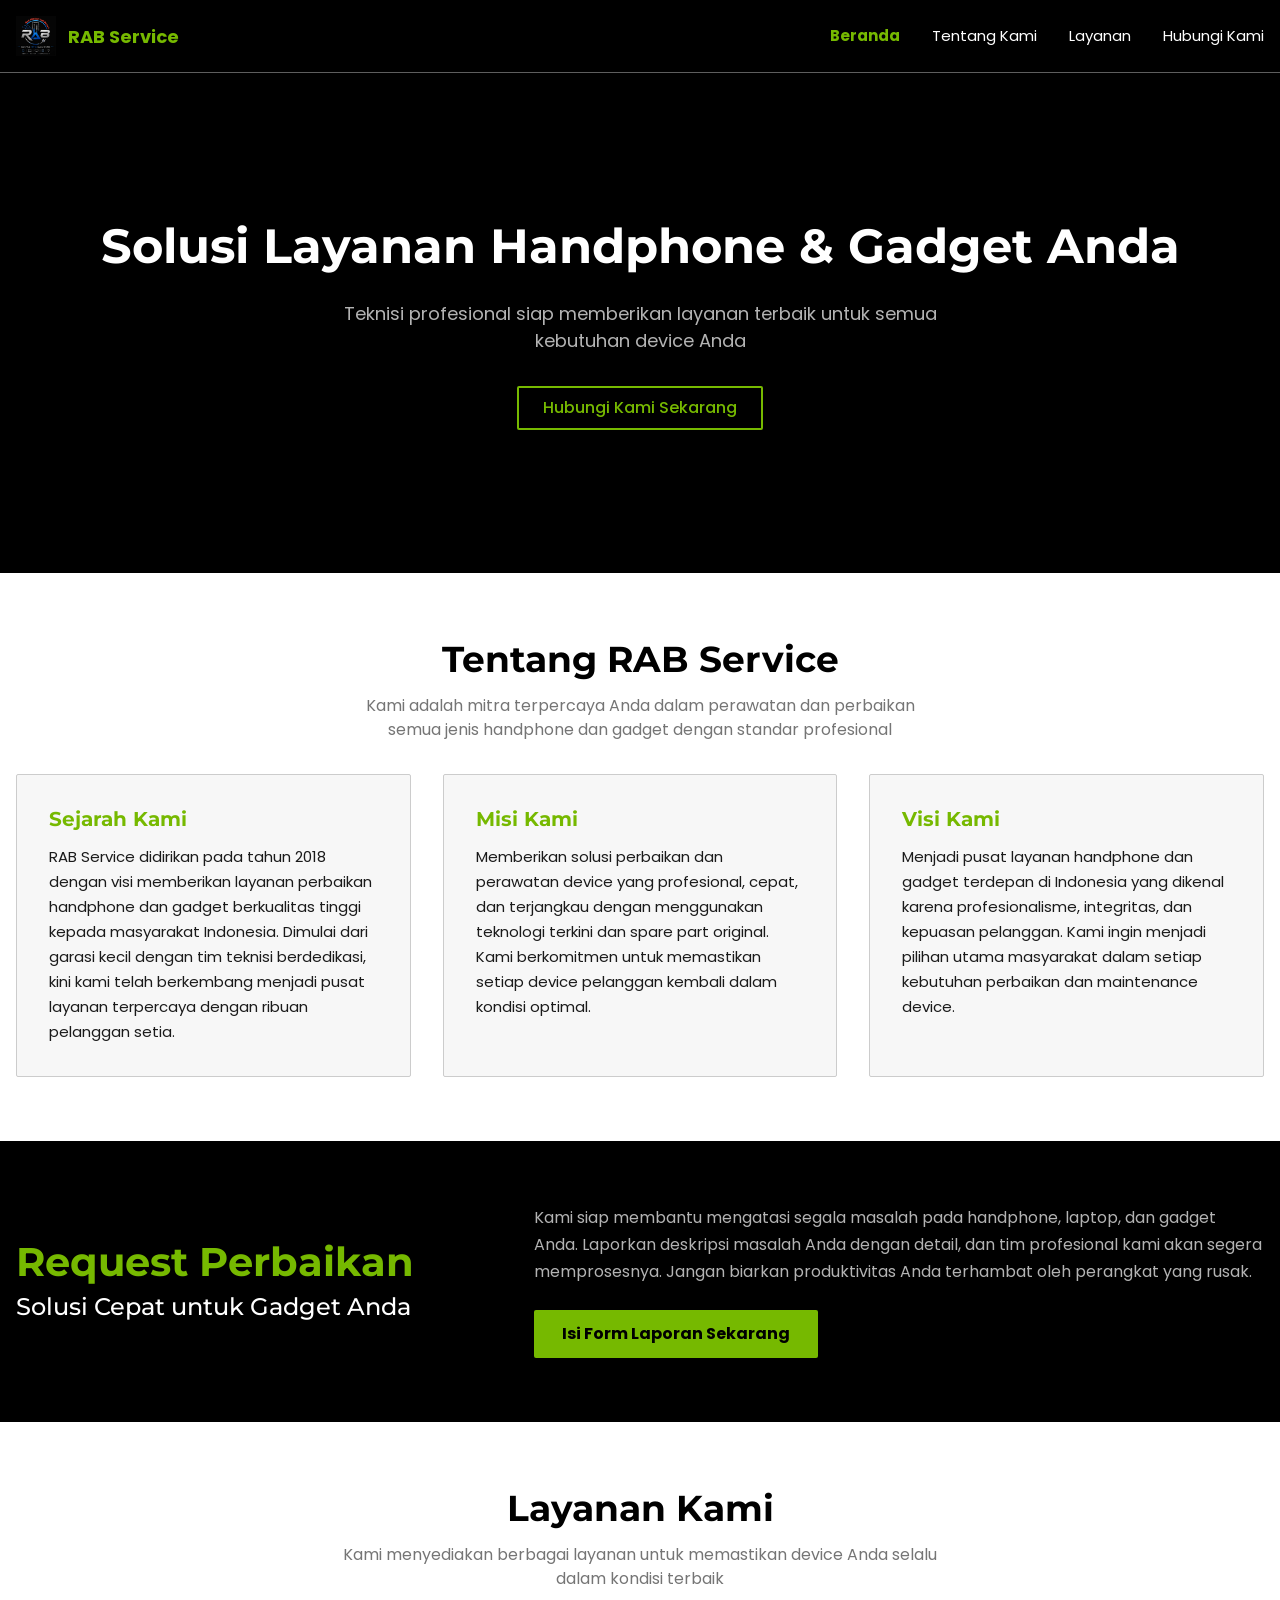
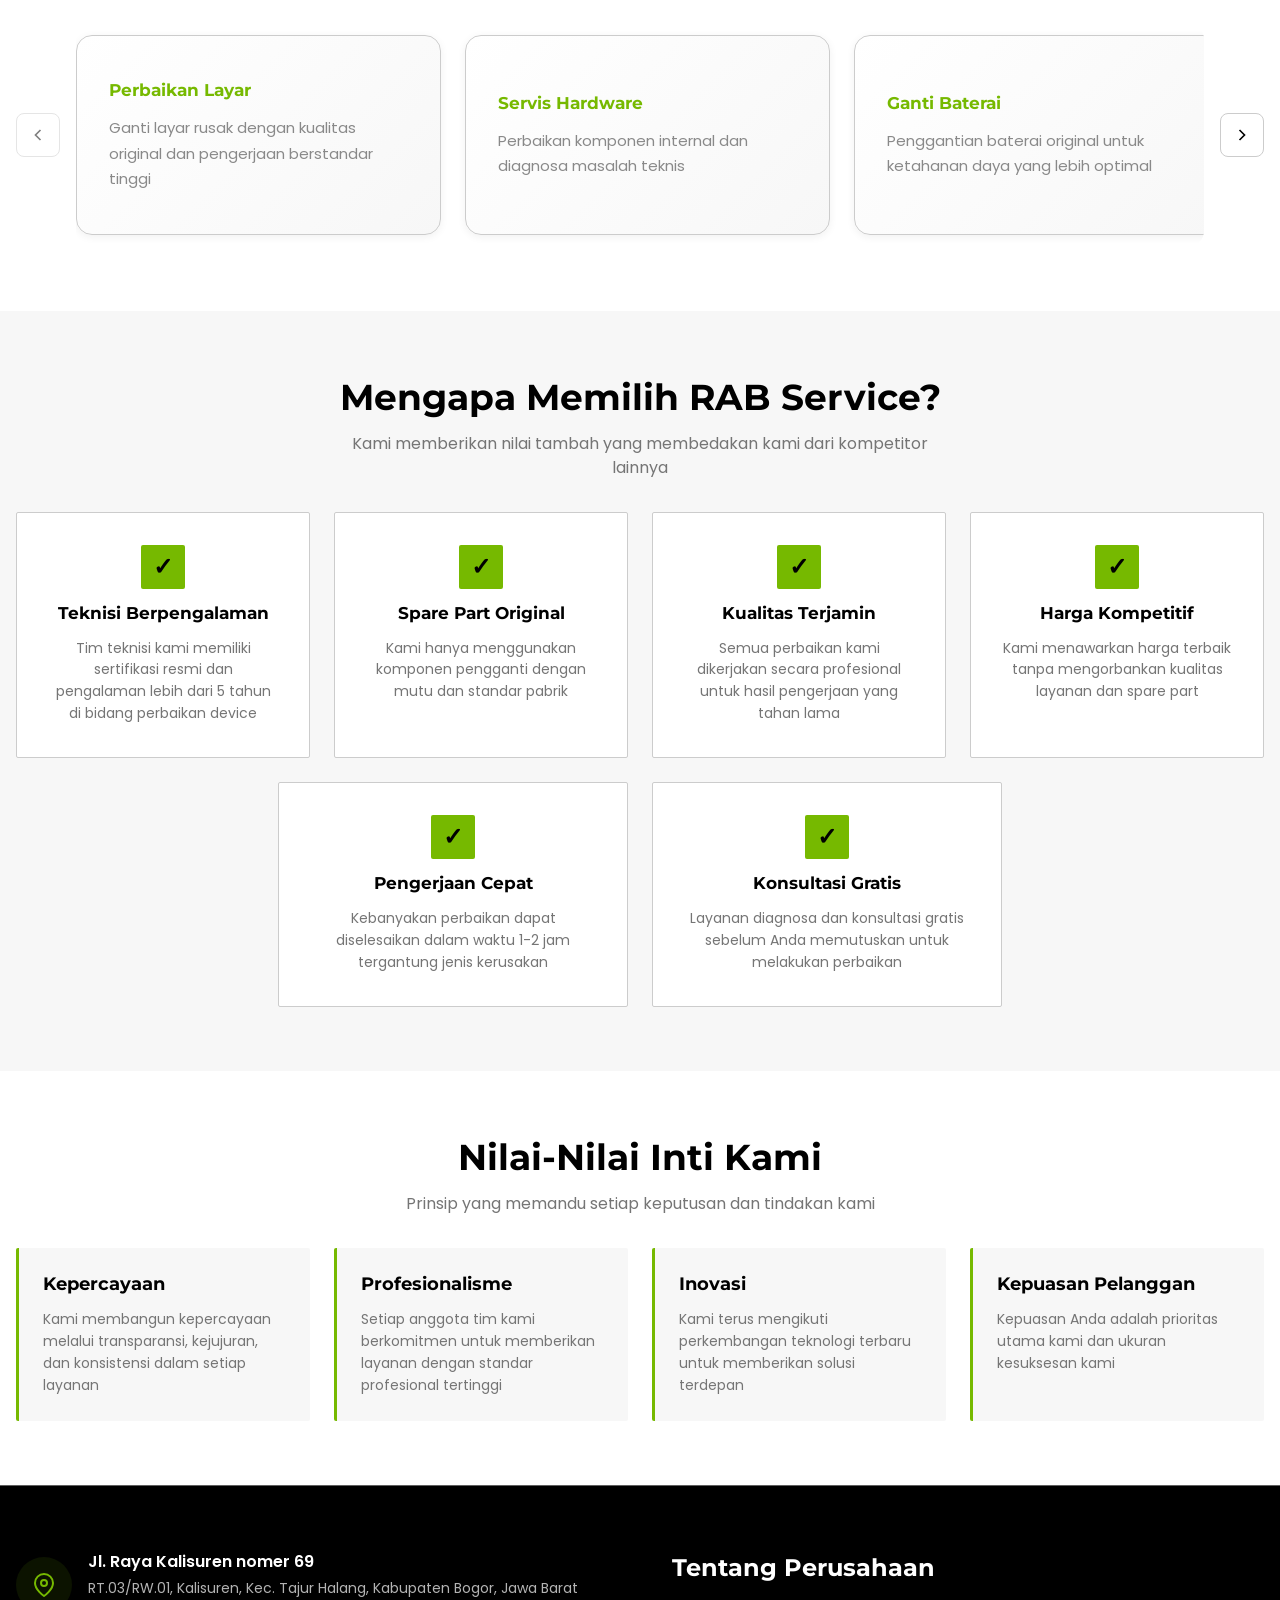
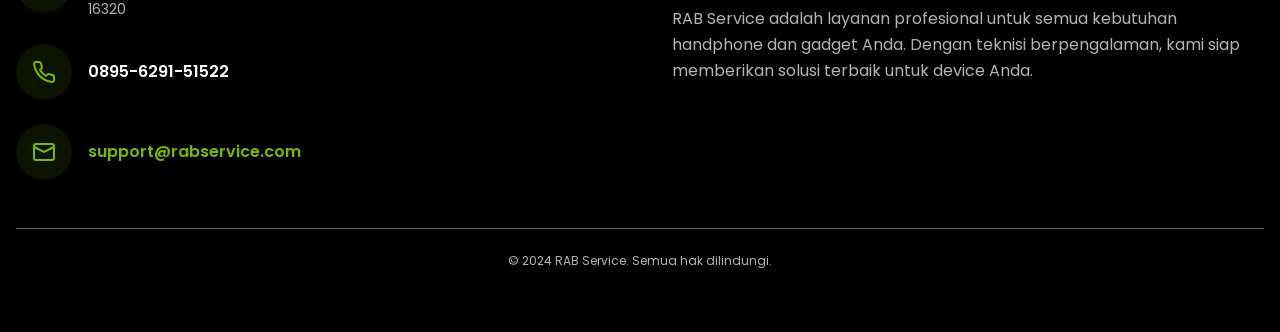
==== commit 3f7002bf: "[ADD] Popup and Contact" ====
--- a/index.html
+++ b/index.html
@@ -24,9 +24,9 @@
             
             <ul class="nav-menu" id="navMenu">
                 <li><a href="#home" class="nav-link active">Beranda</a></li>
+                <li><a href="#about" class="nav-link">Tentang Kami</a></li>
                 <li><a href="#services" class="nav-link">Layanan</a></li>
-                <li><a href="#about" class="nav-link">Tentang Kami</a></li>
-                <li><a href="#contact" class="nav-link">Hubungi Kami</a></li>
+                <li><a href="#footer" class="nav-link">Hubungi Kami</a></li>
             </ul>
         </div>
     </nav>
@@ -36,7 +36,7 @@
         <div class="hero-content">
             <h1 class="hero-title">Solusi Layanan Handphone & Gadget Anda</h1>
             <p class="hero-subtitle">Teknisi profesional siap memberikan layanan terbaik untuk semua kebutuhan device Anda</p>
-            <button class="button-hero">Hubungi Kami Sekarang</button>
+            <button class="button-hero" onclick="window.open('https://wa.me/62895629151522?text=Halo%20Admin%20RAB%20Service,%20saya%20butuh%20bantuan%20terkait%20device%20saya.', '_blank')">Hubungi Kami Sekarang</button>
         </div>
     </section>
 
@@ -209,7 +209,7 @@
     </section>
 
     <!-- Footer -->
-    <footer class="footer">
+    <footer class="footer" id="footer">
         <div class="footer-container">
             <div class="footer-content">
                 <!-- Left Column: Contact Info -->
@@ -222,8 +222,8 @@
                             </svg>
                         </div>
                         <div class="contact-text">
-                            <h4 class="contact-label">Jl. Merdeka No. 123</h4>
-                            <p class="contact-detail">Kota, Provinsi 12345</p>
+                            <h4 class="contact-label">Jl. Raya Kalisuren nomer 69</h4>
+                            <p class="contact-detail">RT.03/RW.01, Kalisuren, Kec. Tajur Halang, Kabupaten Bogor, Jawa Barat 16320</p>
                         </div>
                     </div>
                     
@@ -234,7 +234,7 @@
                             </svg>
                         </div>
                         <div class="contact-text">
-                            <h4 class="contact-label">+62 812 3456 7890</h4>
+                            <h4 class="contact-label">0895-6291-51522</h4>
                         </div>
                     </div>
                     
@@ -257,29 +257,6 @@
                     <p class="about-description">
                         RAB Service adalah layanan profesional untuk semua kebutuhan handphone dan gadget Anda. Dengan teknisi berpengalaman, kami siap memberikan solusi terbaik untuk device Anda.
                     </p>
-                    
-                    <div class="social-links">
-                        <a href="#" class="social-icon" aria-label="Facebook">
-                            <svg width="20" height="20" viewBox="0 0 24 24" fill="currentColor">
-                                <path d="M24 12.073c0-6.627-5.373-12-12-12s-12 5.373-12 12c0 5.99 4.388 10.954 10.125 11.854v-8.385H7.078v-3.47h3.047V9.43c0-3.007 1.792-4.669 4.533-4.669 1.312 0 2.686.235 2.686.235v2.953H15.83c-1.491 0-1.956.925-1.956 1.874v2.25h3.328l-.532 3.47h-2.796v8.385C19.612 23.027 24 18.062 24 12.073z"></path>
-                            </svg>
-                        </a>
-                        <a href="#" class="social-icon" aria-label="Twitter">
-                            <svg width="20" height="20" viewBox="0 0 24 24" fill="currentColor">
-                                <path d="M23.953 4.57a10 10 0 002.856-3.915 9.958 9.958 0 01-2.828.856 4.958 4.958 0 002.163-2.723c-.951.555-2.005.959-3.127 1.184a4.92 4.92 0 00-8.384 4.482C7.69 8.095 4.067 6.13 1.64 3.162a4.822 4.822 0 00-.666 2.475c0 1.71.87 3.213 2.188 4.096a4.904 4.904 0 01-2.228-.616v.06a4.923 4.923 0 003.946 4.827 4.996 4.996 0 01-2.212.085 4.936 4.936 0 004.604 3.417 9.867 9.867 0 01-6.102 2.105c-.39 0-.779-.023-1.17-.067a13.995 13.995 0 007.557 2.209c9.053 0 13.998-7.496 13.998-13.985 0-.21 0-.42-.015-.63A9.935 9.935 0 0024 4.59z"></path>
-                            </svg>
-                        </a>
-                        <a href="#" class="social-icon" aria-label="LinkedIn">
-                            <svg width="20" height="20" viewBox="0 0 24 24" fill="currentColor">
-                                <path d="M20.447 20.452h-3.554v-5.569c0-1.328-.475-2.236-1.986-2.236-1.081 0-1.722.722-2.006 1.422-.103.249-.129.597-.129.946v5.437h-3.554s.048-8.814 0-9.737h3.554v1.378c.43-.664 1.195-1.61 2.905-1.61 2.121 0 3.71 1.388 3.71 4.372v5.597zM5.337 8.855c-1.144 0-1.915-.762-1.915-1.715 0-.957.77-1.715 1.958-1.715 1.187 0 1.914.758 1.939 1.715 0 .953-.752 1.715-1.982 1.715zm1.946 11.597H3.392V9.671h3.891v10.781zM22.225 0H1.771C.792 0 0 .774 0 1.729v20.542C0 23.227.792 24 1.771 24h20.451C23.2 24 24 23.227 24 22.271V1.729C24 .774 23.2 0 22.225 0z"></path>
-                            </svg>
-                        </a>
-                        <a href="#" class="social-icon" aria-label="GitHub">
-                            <svg width="20" height="20" viewBox="0 0 24 24" fill="currentColor">
-                                <path d="M12 0c-6.626 0-12 5.373-12 12 0 5.302 3.438 9.8 8.207 11.387.599.111.793-.261.793-.577v-2.234c-3.338.726-4.033-1.416-4.033-1.416-.546-1.387-1.333-1.756-1.333-1.756-1.089-.745.083-.729.083-.729 1.205.084 1.839 1.237 1.839 1.237 1.07 1.834 2.807 1.304 3.492.997.107-.775.418-1.305.762-1.604-2.665-.305-5.467-1.334-5.467-5.931 0-1.311.469-2.381 1.236-3.221-.124-.303-.535-1.524.117-3.176 0 0 1.008-.322 3.301 1.23.957-.266 1.983-.399 3.003-.404 1.02.005 2.047.138 3.006.404 2.291-1.552 3.297-1.23 3.297-1.23.653 1.653.242 2.874.118 3.176.77.84 1.235 1.911 1.235 3.221 0 4.609-2.807 5.624-5.479 5.921.43.372.823 1.102.823 2.222v 3.293c0 .319.192.694.801.576 4.765-1.589 8.199-6.086 8.199-11.386 0-6.627-5.373-12-12-12z"></path>
-                            </svg>
-                        </a>
-                    </div>
                 </div>
             </div>
             
--- a/style.css
+++ b/style.css
@@ -618,7 +618,14 @@
 }
 
 .centered-features {
+    display: flex;
+    flex-wrap: wrap;
     justify-content: center;
+}
+
+.centered-features .feature-item {
+    flex: 1 1 280px;
+    max-width: 350px;
 }
 
 .feature-item {
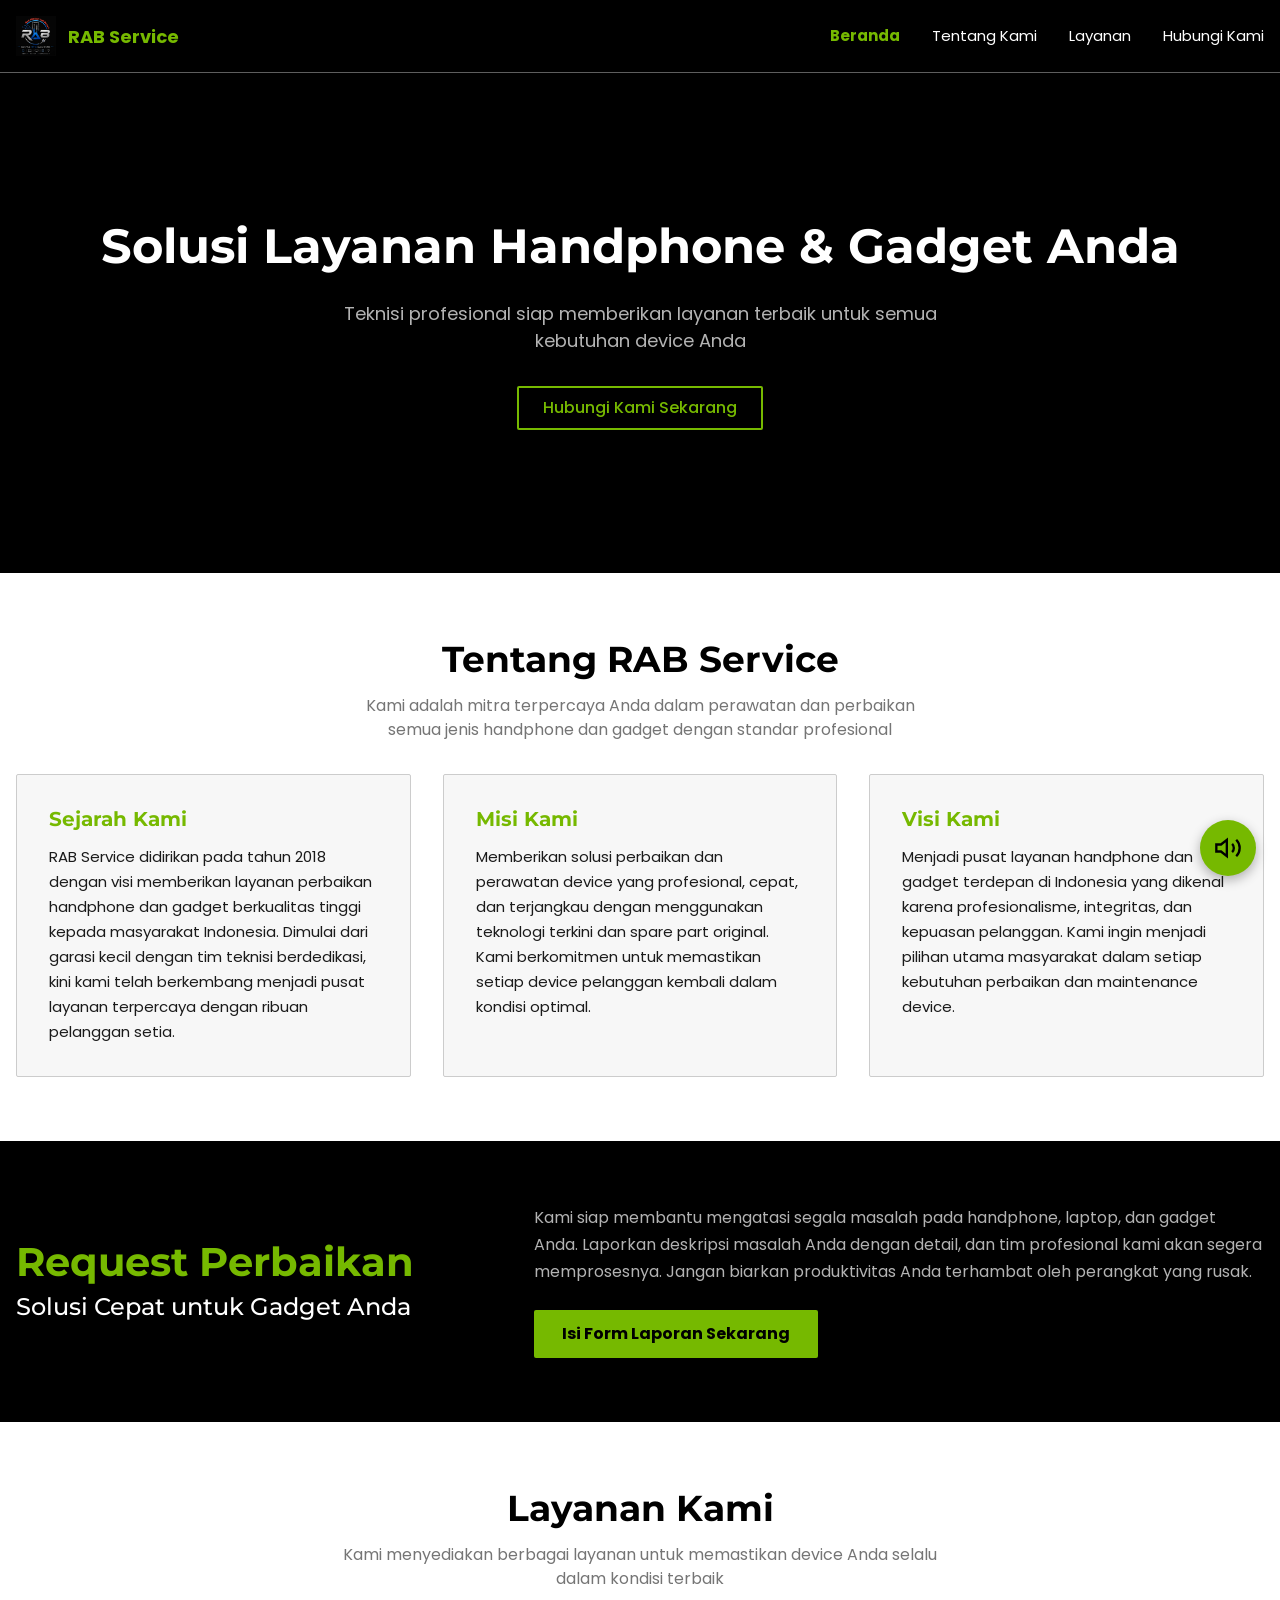
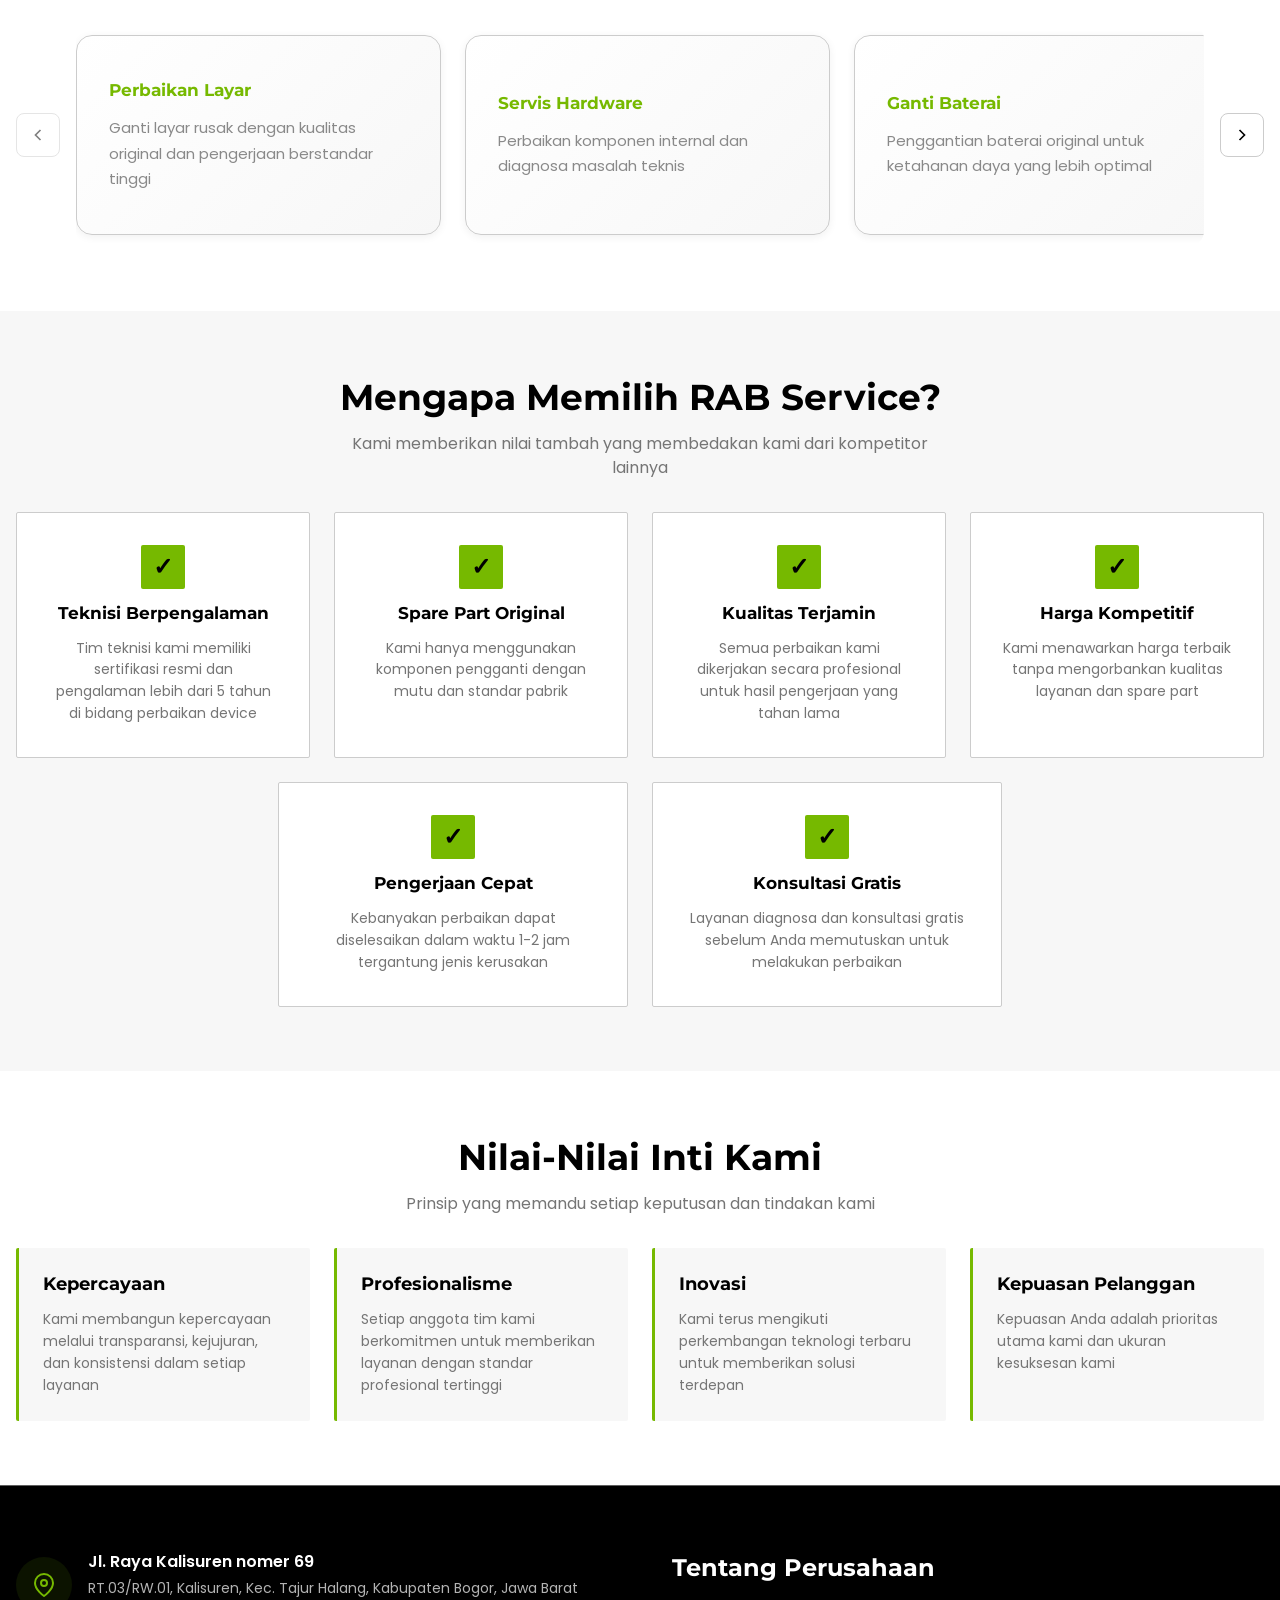
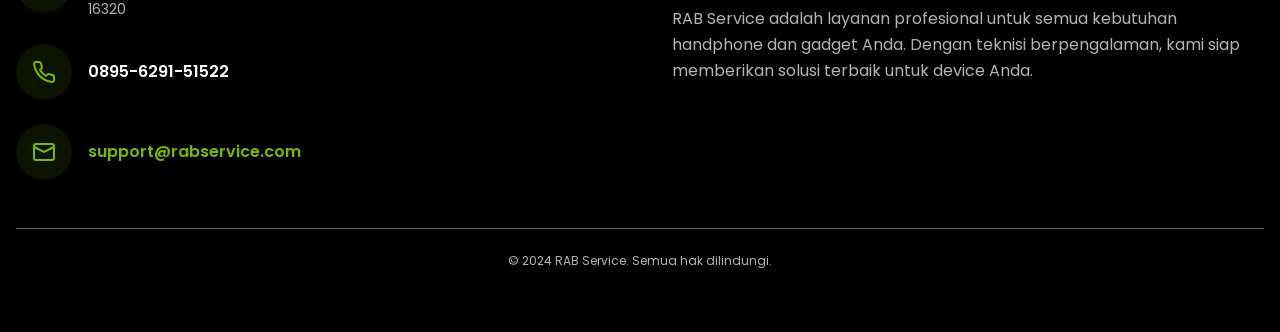
==== commit 9e563b49: "[ADD] Jingle and Audio Mute/Unmute Button" ====
--- a/index.html
+++ b/index.html
@@ -267,6 +267,22 @@
         </div>
     </footer>
     
+    <!-- Background Audio & Toggle Button -->
+    <audio id="bgAudio" loop autoplay>
+        <source src="jingle.mpeg" type="audio/mpeg">
+    </audio>
+    <button id="audioToggleBtn" class="audio-toggle-btn" aria-label="Toggle Audio">
+        <svg id="icon-unmuted" width="24" height="24" viewBox="0 0 24 24" fill="none" stroke="currentColor" stroke-width="2" class="audio-icon">
+            <polygon points="11 5 6 9 2 9 2 15 6 15 11 19 11 5"></polygon>
+            <path d="M15.54 8.46a5 5 0 0 1 0 7.07"></path>
+            <path d="M19.07 4.93a10 10 0 0 1 0 14.14"></path>
+        </svg>
+        <svg id="icon-muted" width="24" height="24" viewBox="0 0 24 24" fill="none" stroke="currentColor" stroke-width="2" class="audio-icon" style="display: none;">
+            <polygon points="11 5 6 9 2 9 2 15 6 15 11 19 11 5"></polygon>
+            <line x1="23" y1="1" x2="1" y2="23"></line>
+        </svg>
+    </button>
+
     <script src="script.js"></script>
 </body>
 </html>
--- a/style.css
+++ b/style.css
@@ -1,4 +1,4 @@
-/* ====================================
+﻿/* ====================================
    Global Styles & Reset
    ==================================== */
 * {
@@ -923,3 +923,115 @@
         gap: var(--spacing-lg);
     }
 }
+
+/* ====================================
+   Floating Audio Button
+   ==================================== */
+.audio-toggle-btn {
+    position: fixed;
+    bottom: 24px;
+    right: 24px;
+    width: 56px;
+    height: 56px;
+    border-radius: 50%;
+    background-color: var(--primary);
+    color: var(--ink);
+    border: none;
+    display: flex;
+    align-items: center;
+    justify-content: center;
+    cursor: pointer;
+    box-shadow: 0 4px 12px rgba(0,0,0,0.3);
+    z-index: 9999;
+    transition: all 0.3s ease;
+}
+
+.audio-toggle-btn svg {
+    width: 28px;
+    height: 28px;
+}
+
+.audio-toggle-btn.muted {
+    background-color: var(--mute);
+    color: var(--on-dark);
+}
+
+.audio-toggle-btn:hover {
+    background-color: var(--primary-dark);
+    transform: scale(1.1);
+}
+
+.audio-toggle-btn.muted:hover {
+    background-color: var(--stone);
+}
+
+/* Responsive Audio Button */
+@media (max-width: 768px) {
+    .audio-toggle-btn {
+        bottom: 16px;
+        right: 16px;
+        width: 48px;
+        height: 48px;
+    }
+    
+    .audio-toggle-btn svg {
+        width: 24px;
+        height: 24px;
+    }
+}
+
+/* ====================================
+   Floating Audio Button
+   ==================================== */
+.audio-toggle-btn {
+    position: fixed;
+    bottom: 24px;
+    right: 24px;
+    width: 56px;
+    height: 56px;
+    border-radius: 50%;
+    background-color: var(--primary);
+    color: var(--ink);
+    border: none;
+    display: flex;
+    align-items: center;
+    justify-content: center;
+    cursor: pointer;
+    box-shadow: 0 4px 12px rgba(0,0,0,0.3);
+    z-index: 9999;
+    transition: all 0.3s ease;
+}
+
+.audio-toggle-btn svg {
+    width: 28px;
+    height: 28px;
+}
+
+.audio-toggle-btn.muted {
+    background-color: var(--mute);
+    color: var(--on-dark);
+}
+
+.audio-toggle-btn:hover {
+    background-color: var(--primary-dark);
+    transform: scale(1.1);
+}
+
+.audio-toggle-btn.muted:hover {
+    background-color: var(--stone);
+}
+
+/* Responsive Audio Button */
+@media (max-width: 768px) {
+    .audio-toggle-btn {
+        bottom: 16px;
+        right: 16px;
+        width: 48px;
+        height: 48px;
+    }
+    
+    .audio-toggle-btn svg {
+        width: 24px;
+        height: 24px;
+    }
+}
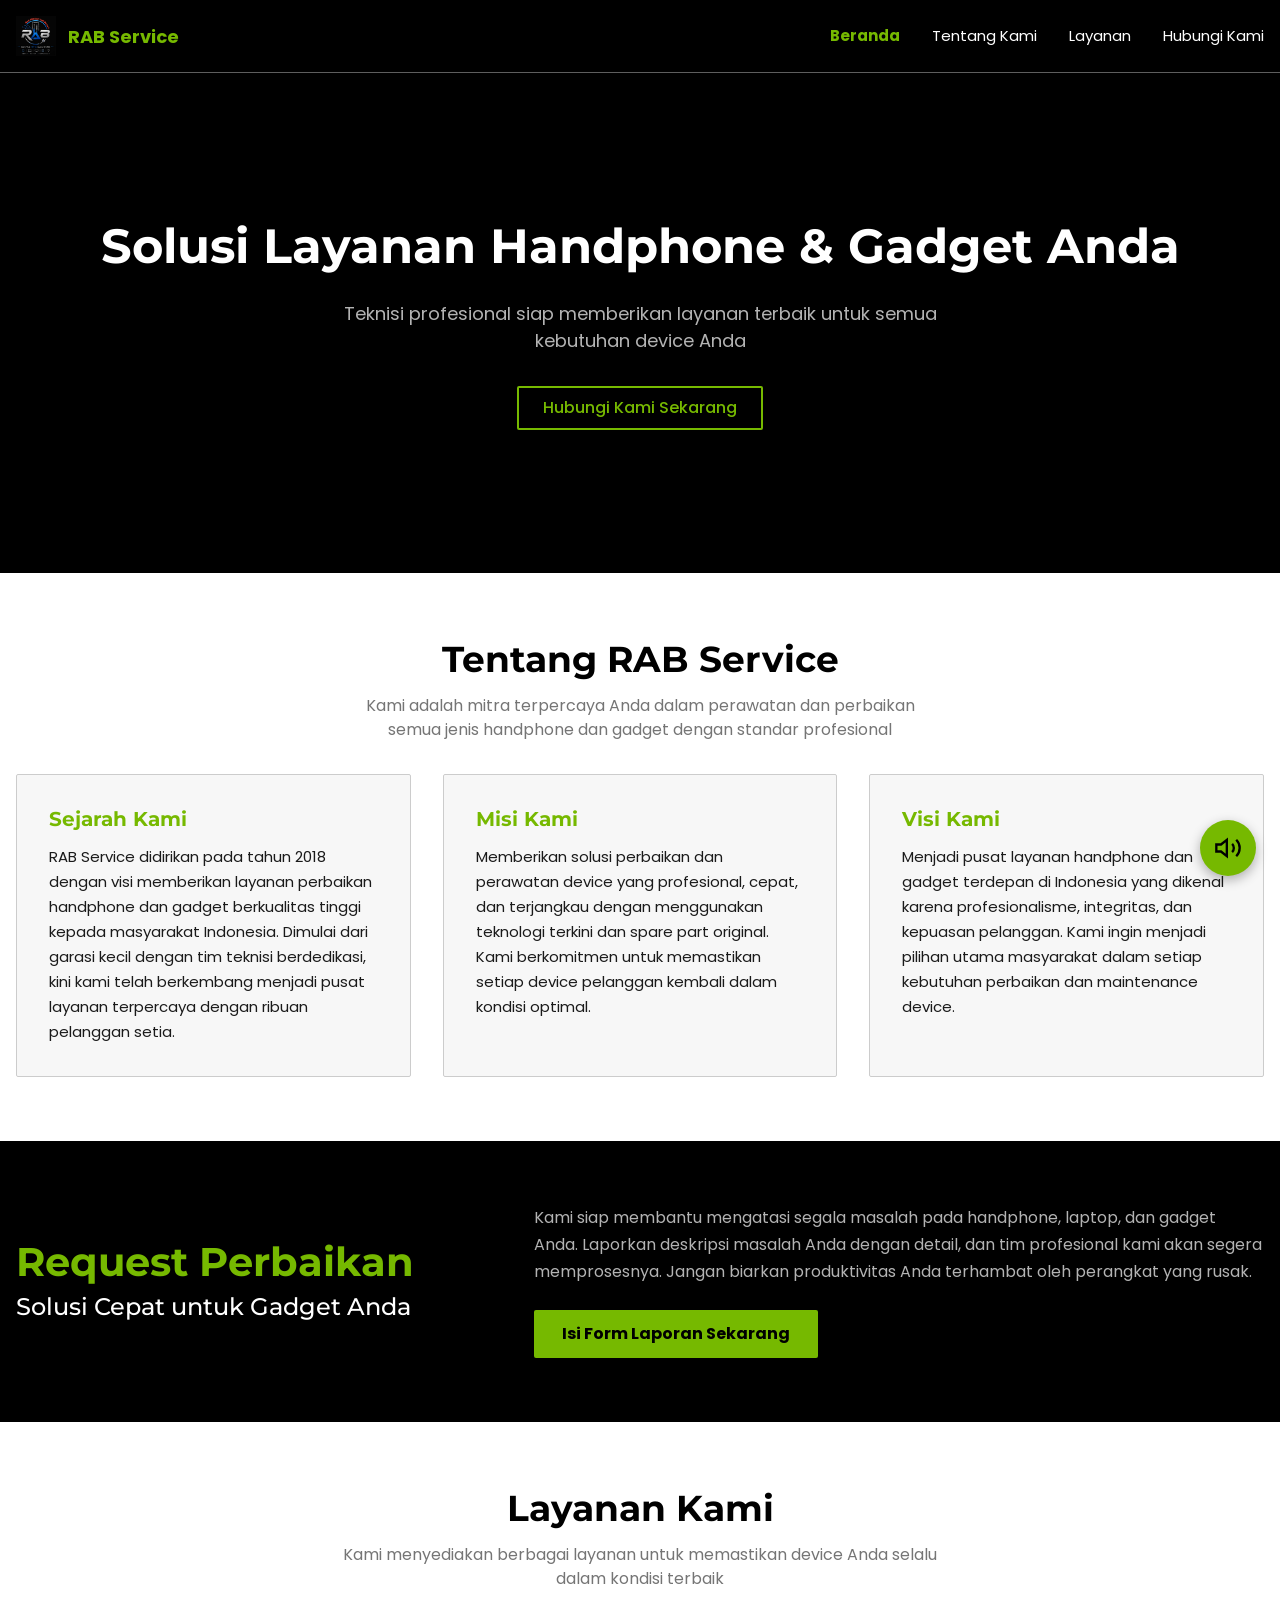
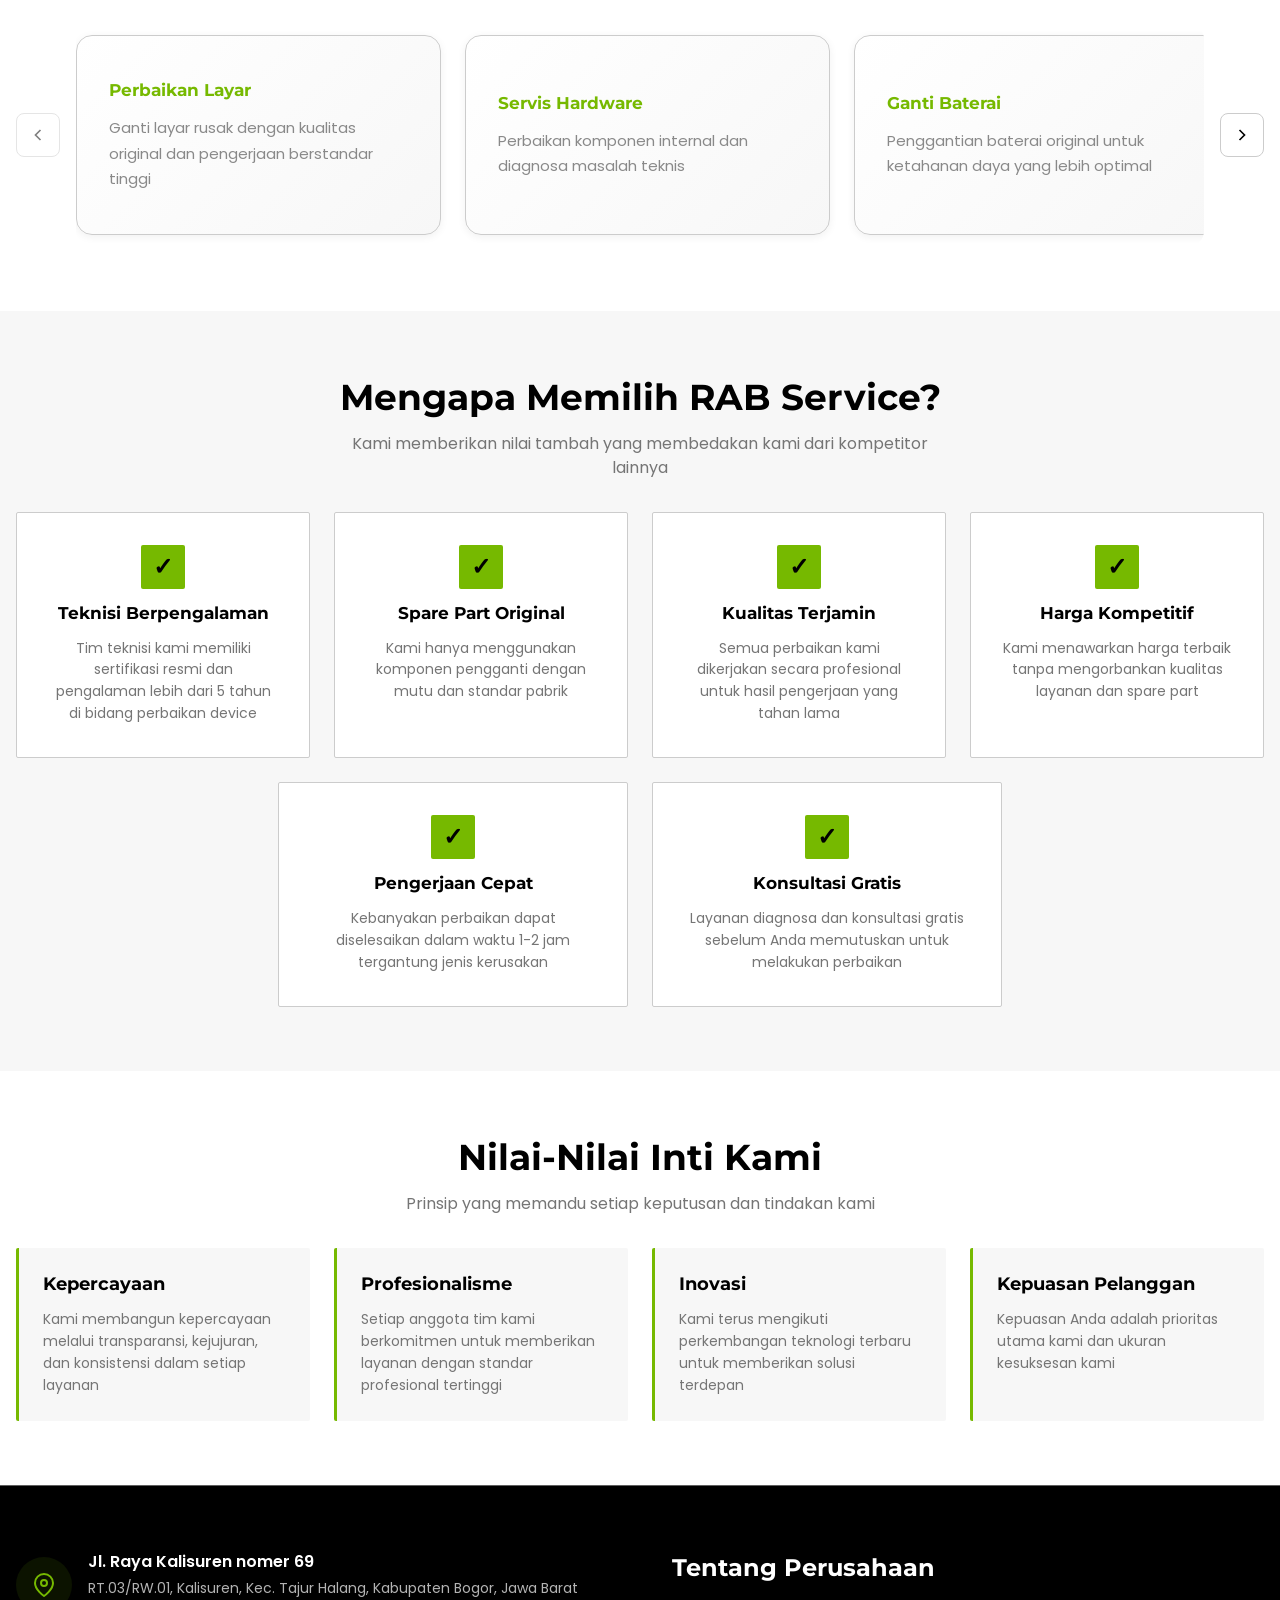
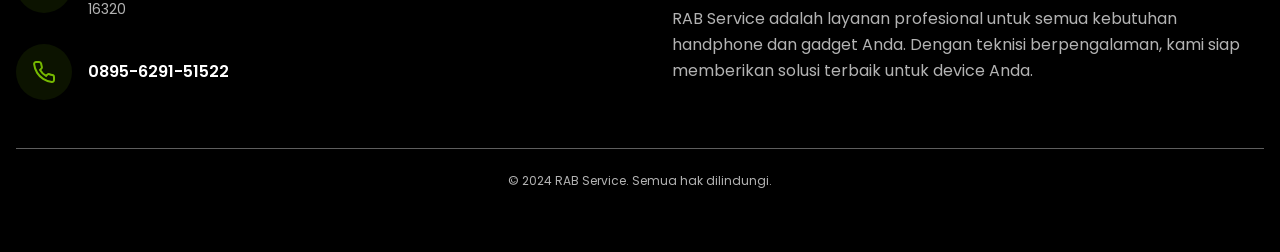
==== commit d8a8298e: "[ADD] Animate on Scroll" ====
--- a/index.html
+++ b/index.html
@@ -5,6 +5,7 @@
     <meta name="viewport" content="width=device-width, initial-scale=1.0">
     <title>RAB Service - Layanan Handphone & Gadget Terpercaya</title>
     <link href="https://fonts.googleapis.com/css2?family=Poppins:wght@400;500;600;700&family=Montserrat:wght@400;500;600;700&display=swap" rel="stylesheet">
+    <link href="https://unpkg.com/aos@2.3.1/dist/aos.css" rel="stylesheet">
     <link rel="stylesheet" href="style.css">
 </head>
 <body>
@@ -33,7 +34,7 @@
 
     <!-- Hero Section -->
     <section id="home" class="hero">
-        <div class="hero-content">
+        <div class="hero-content" data-aos="fade-in" data-aos-duration="1000">
             <h1 class="hero-title">Solusi Layanan Handphone & Gadget Anda</h1>
             <p class="hero-subtitle">Teknisi profesional siap memberikan layanan terbaik untuk semua kebutuhan device Anda</p>
             <button class="button-hero" onclick="window.open('https://wa.me/62895629151522?text=Halo%20Admin%20RAB%20Service,%20saya%20butuh%20bantuan%20terkait%20device%20saya.', '_blank')">Hubungi Kami Sekarang</button>
@@ -43,12 +44,12 @@
 <!-- About Section -->
     <section id="about" class="about-content">
         <div class="section-container">
-            <h2 class="section-title">Tentang RAB Service</h2>
-            <p class="section-subtitle">Kami adalah mitra terpercaya Anda dalam perawatan dan perbaikan semua jenis handphone dan gadget dengan standar profesional</p>
+            <h2 class="section-title" data-aos="fade-in">Tentang RAB Service</h2>
+            <p class="section-subtitle" data-aos="fade-in" data-aos-delay="100">Kami adalah mitra terpercaya Anda dalam perawatan dan perbaikan semua jenis handphone dan gadget dengan standar profesional</p>
             
             <div class="about-grid">
                 <!-- Company History -->
-                <div class="about-card">
+                <div class="about-card" data-aos="fade-in" data-aos-delay="200">
                     <h3 class="about-card-title">Sejarah Kami</h3>
                     <p class="about-card-text">
                         RAB Service didirikan pada tahun 2018 dengan visi memberikan layanan perbaikan handphone dan gadget berkualitas tinggi kepada masyarakat Indonesia. Dimulai dari garasi kecil dengan tim teknisi berdedikasi, kini kami telah berkembang menjadi pusat layanan terpercaya dengan ribuan pelanggan setia.
@@ -56,7 +57,7 @@
                 </div>
 
                 <!-- Our Mission -->
-                <div class="about-card">
+                <div class="about-card" data-aos="fade-in" data-aos-delay="300">
                     <h3 class="about-card-title">Misi Kami</h3>
                     <p class="about-card-text">
                         Memberikan solusi perbaikan dan perawatan device yang profesional, cepat, dan terjangkau dengan menggunakan teknologi terkini dan spare part original. Kami berkomitmen untuk memastikan setiap device pelanggan kembali dalam kondisi optimal.
@@ -64,7 +65,7 @@
                 </div>
 
                 <!-- Our Vision -->
-                <div class="about-card">
+                <div class="about-card" data-aos="fade-in" data-aos-delay="400">
                     <h3 class="about-card-title">Visi Kami</h3>
                     <p class="about-card-text">
                         Menjadi pusat layanan handphone dan gadget terdepan di Indonesia yang dikenal karena profesionalisme, integritas, dan kepuasan pelanggan. Kami ingin menjadi pilihan utama masyarakat dalam setiap kebutuhan perbaikan dan maintenance device.
@@ -77,11 +78,11 @@
     <!-- Request Perbaikan Section -->
     <section id="request-perbaikan" class="request-perbaikan">
         <div class="section-container request-perbaikan-container">
-            <div class="request-left">
+            <div class="request-left" data-aos="fade-in">
                 <h2 class="request-title">Request Perbaikan</h2>
                 <h3 class="request-subtitle">Solusi Cepat untuk Gadget Anda</h3>
             </div>
-            <div class="request-right">
+            <div class="request-right" data-aos="fade-in" data-aos-delay="200">
                 <p class="request-desc">Kami siap membantu mengatasi segala masalah pada handphone, laptop, dan gadget Anda. Laporkan deskripsi masalah Anda dengan detail, dan tim profesional kami akan segera memprosesnya. Jangan biarkan produktivitas Anda terhambat oleh perangkat yang rusak.</p>
                 <a href="form-laporan.html" class="button-request">Isi Form Laporan Sekarang</a>
             </div>
@@ -91,10 +92,10 @@
        <!-- Services Section -->
     <section id="services" class="services">
         <div class="section-container">
-            <h2 class="section-title">Layanan Kami</h2>
-            <p class="section-subtitle">Kami menyediakan berbagai layanan untuk memastikan device Anda selalu dalam kondisi terbaik</p>
-            
-            <div class="carousel-wrapper">
+            <h2 class="section-title" data-aos="fade-in">Layanan Kami</h2>
+            <p class="section-subtitle" data-aos="fade-in" data-aos-delay="100">Kami menyediakan berbagai layanan untuk memastikan device Anda selalu dalam kondisi terbaik</p>
+            
+            <div class="carousel-wrapper" data-aos="fade-in" data-aos-delay="200">
                 <button class="carousel-arrow carousel-arrow-prev" id="prevBtn">
                     <svg width="24" height="24" viewBox="0 0 24 24" fill="none" stroke="currentColor" stroke-width="2">
                         <polyline points="15 18 9 12 15 6"></polyline>
@@ -184,23 +185,23 @@
     <!-- Core Values Section -->
     <section id="core-values" class="core-values">
         <div class="section-container">
-            <h2 class="section-title">Nilai-Nilai Inti Kami</h2>
-            <p class="section-subtitle">Prinsip yang memandu setiap keputusan dan tindakan kami</p>
+            <h2 class="section-title" data-aos="fade-up">Nilai-Nilai Inti Kami</h2>
+            <p class="section-subtitle" data-aos="fade-up" data-aos-delay="100">Prinsip yang memandu setiap keputusan dan tindakan kami</p>
             
             <div class="values-grid">
-                <div class="value-card">
+                <div class="value-card" data-aos="fade-in" data-aos-delay="100">
                     <h3 class="value-title">Kepercayaan</h3>
                     <p class="value-description">Kami membangun kepercayaan melalui transparansi, kejujuran, dan konsistensi dalam setiap layanan</p>
                 </div>
-                <div class="value-card">
+                <div class="value-card" data-aos="fade-in" data-aos-delay="200">
                     <h3 class="value-title">Profesionalisme</h3>
                     <p class="value-description">Setiap anggota tim kami berkomitmen untuk memberikan layanan dengan standar profesional tertinggi</p>
                 </div>
-                <div class="value-card">
+                <div class="value-card" data-aos="fade-in" data-aos-delay="300">
                     <h3 class="value-title">Inovasi</h3>
                     <p class="value-description">Kami terus mengikuti perkembangan teknologi terbaru untuk memberikan solusi terdepan</p>
                 </div>
-                <div class="value-card">
+                <div class="value-card" data-aos="fade-in" data-aos-delay="400">
                     <h3 class="value-title">Kepuasan Pelanggan</h3>
                     <p class="value-description">Kepuasan Anda adalah prioritas utama kami dan ukuran kesuksesan kami</p>
                 </div>
@@ -213,7 +214,7 @@
         <div class="footer-container">
             <div class="footer-content">
                 <!-- Left Column: Contact Info -->
-                <div class="footer-left">
+                <div class="footer-left" data-aos="fade-in">
                     <div class="contact-item">
                         <div class="contact-icon">
                             <svg width="24" height="24" viewBox="0 0 24 24" fill="none" stroke="currentColor" stroke-width="2">
@@ -237,22 +238,10 @@
                             <h4 class="contact-label">0895-6291-51522</h4>
                         </div>
                     </div>
-                    
-                    <div class="contact-item">
-                        <div class="contact-icon">
-                            <svg width="24" height="24" viewBox="0 0 24 24" fill="none" stroke="currentColor" stroke-width="2">
-                                <rect x="2" y="4" width="20" height="16" rx="2"></rect>
-                                <path d="m22 7-10 5L2 7"></path>
-                            </svg>
-                        </div>
-                        <div class="contact-text">
-                            <h4 class="contact-label"><a href="mailto:support@rabservice.com" class="email-link">support@rabservice.com</a></h4>
-                        </div>
-                    </div>
                 </div>
                 
                 <!-- Right Column: About & Social -->
-                <div class="footer-right">
+                <div class="footer-right" data-aos="fade-in" data-aos-delay="200">
                     <h3 class="about-title">Tentang Perusahaan</h3>
                     <p class="about-description">
                         RAB Service adalah layanan profesional untuk semua kebutuhan handphone dan gadget Anda. Dengan teknisi berpengalaman, kami siap memberikan solusi terbaik untuk device Anda.
@@ -283,6 +272,8 @@
         </svg>
     </button>
 
+    <script src="https://unpkg.com/aos@2.3.1/dist/aos.js"></script>
+    <script src="aos-init.js"></script>
     <script src="script.js"></script>
 </body>
 </html>
--- a/style.css
+++ b/style.css
@@ -38,6 +38,8 @@
 
 html {
     scroll-behavior: smooth;
+    /* Tambahan scroll-padding-top untuk memberikan margin atas pada anchor link (menutupi tinggi fixed navbar) */
+    scroll-padding-top: 70px;
 }
 
 body {
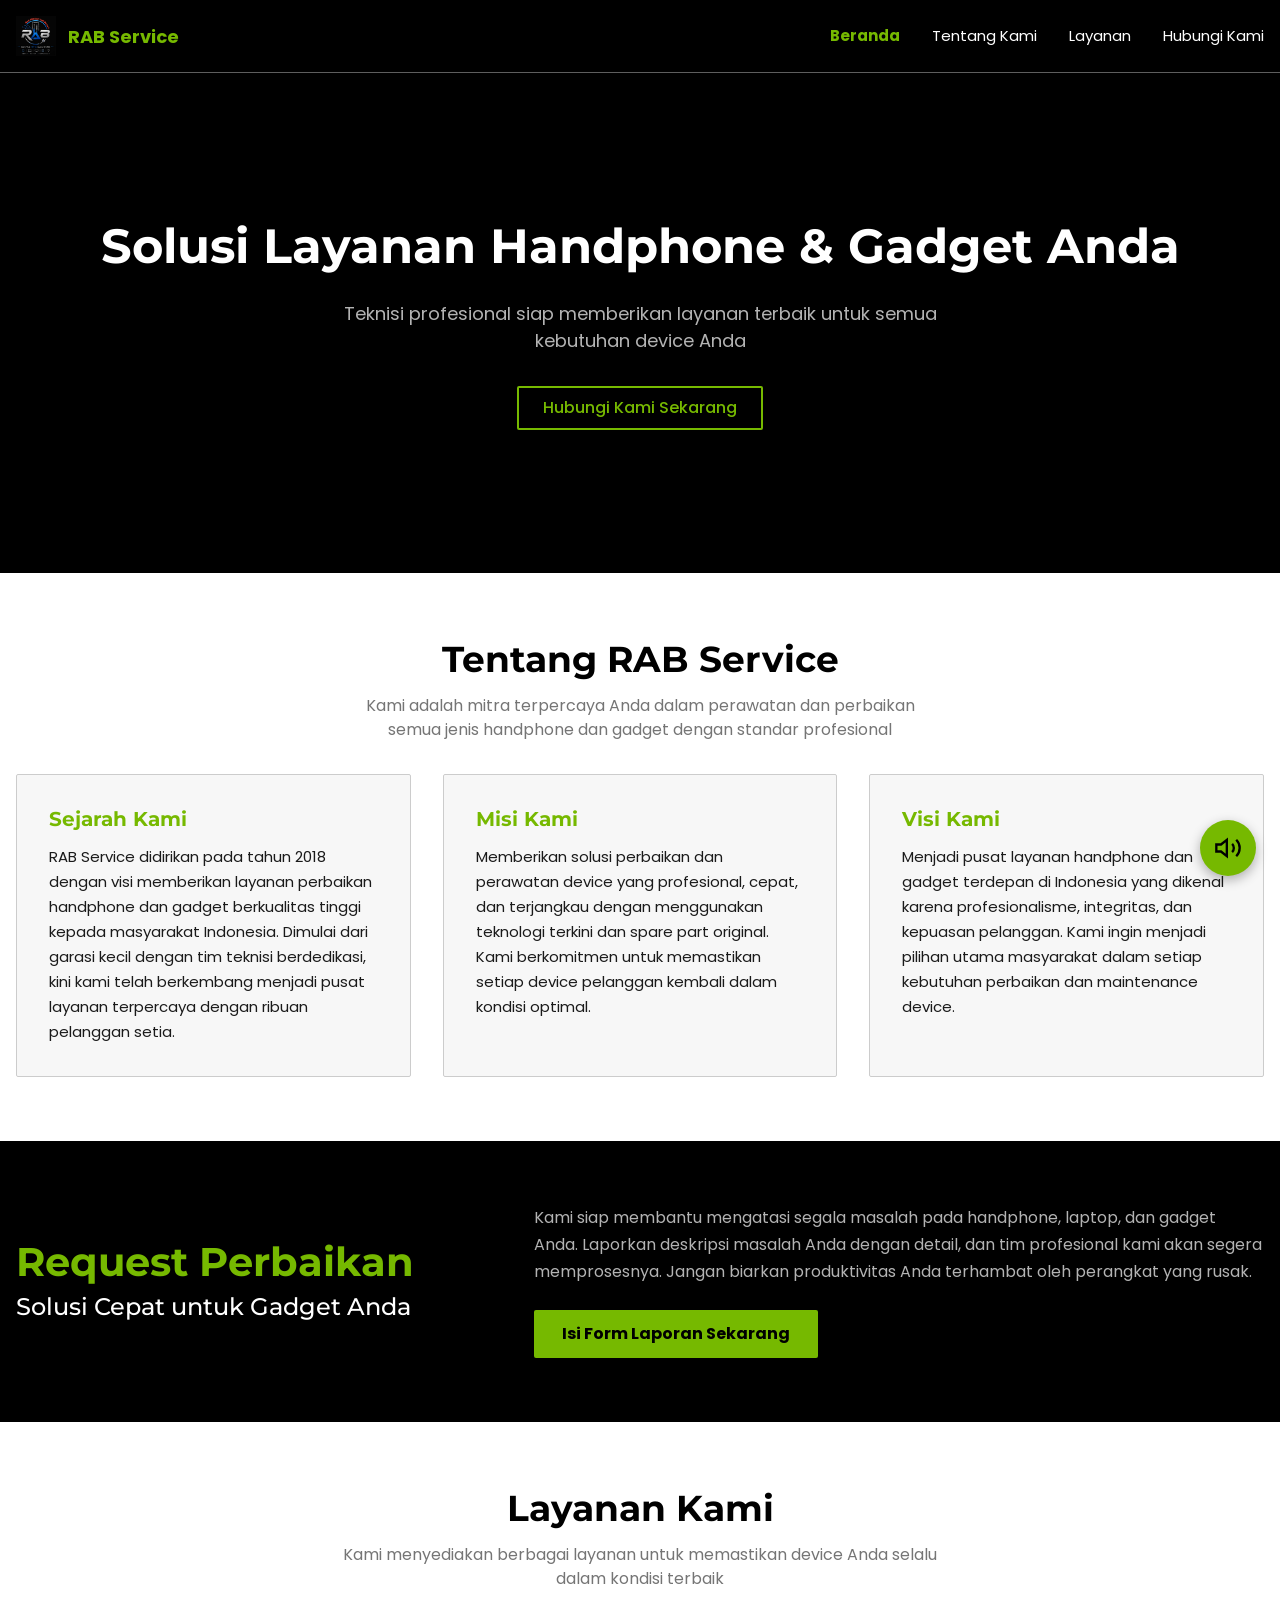
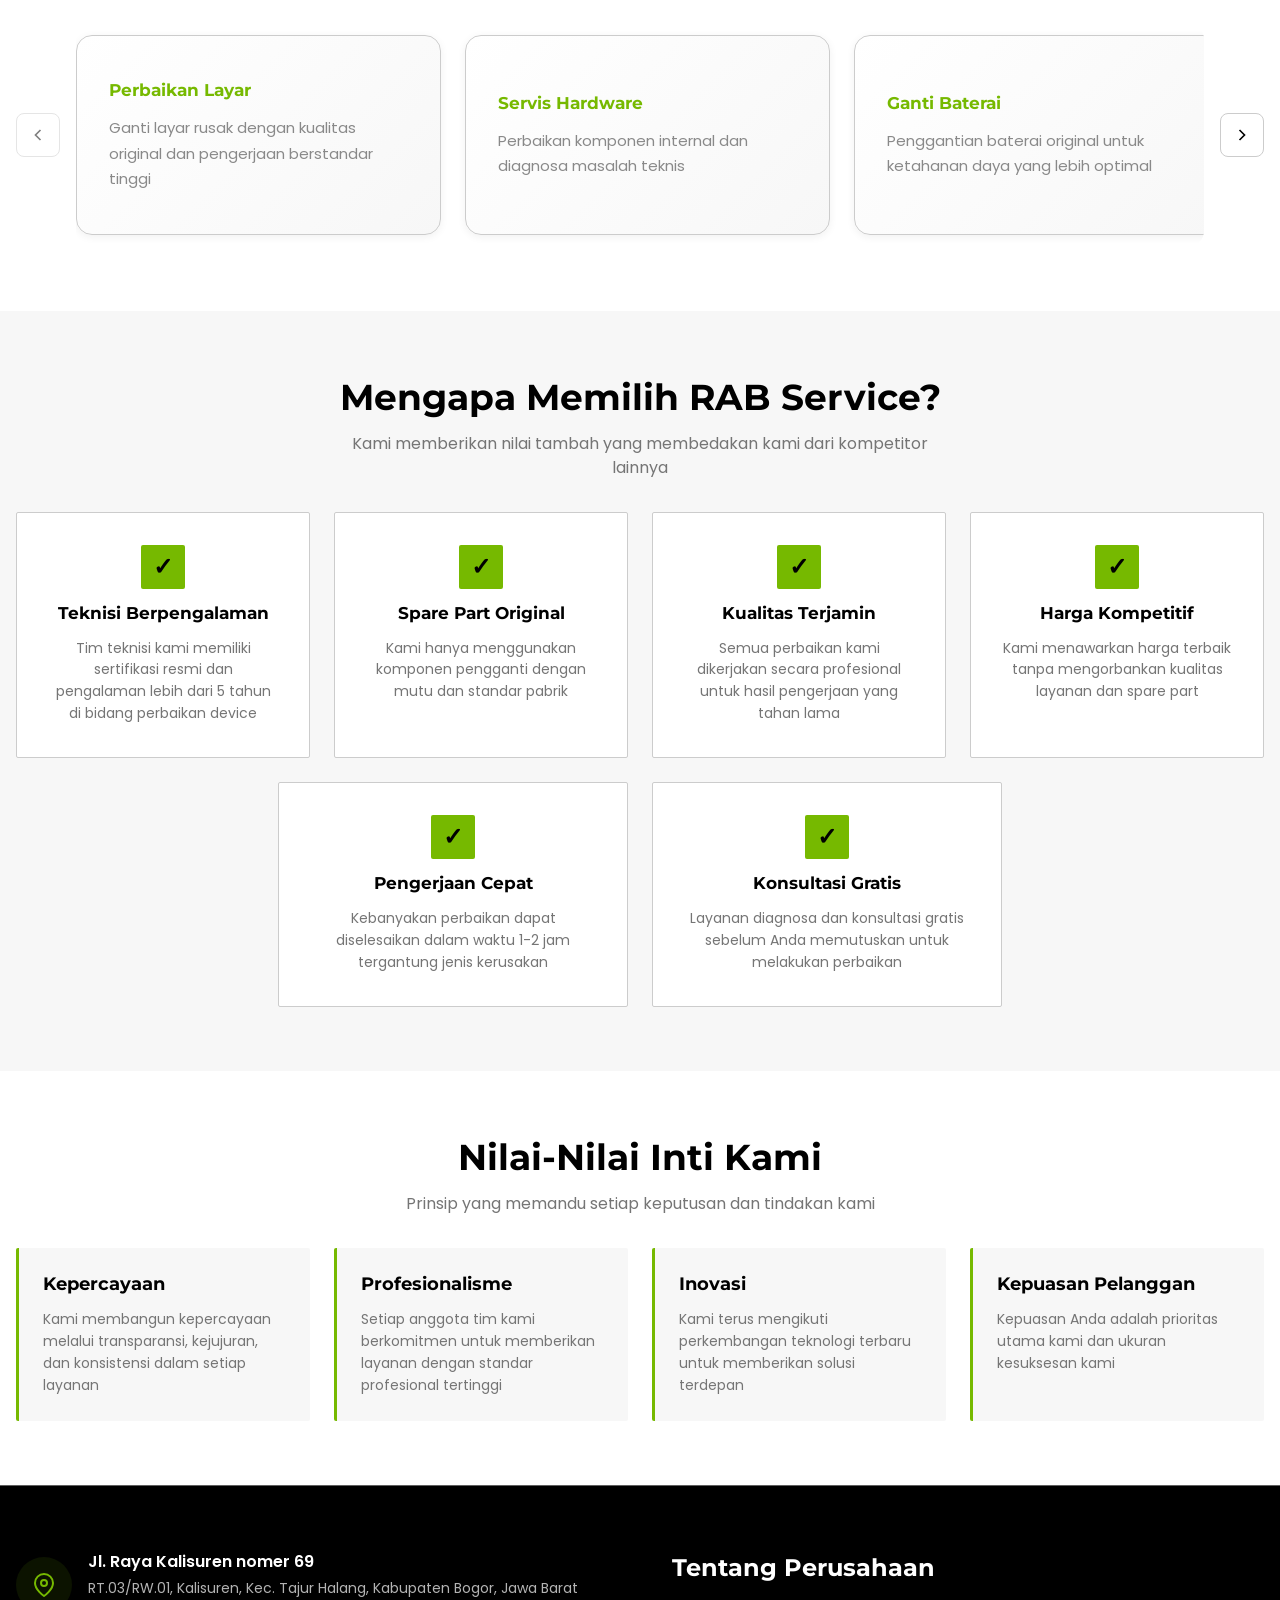
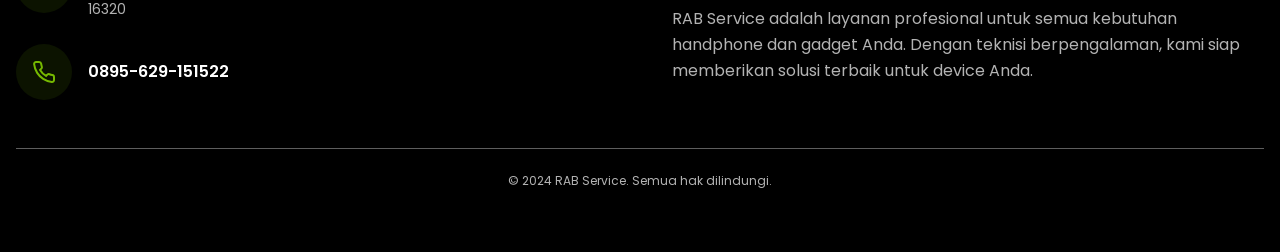
==== commit a0cc7d9d: "[Changed] Phone Number" ====
--- a/index.html
+++ b/index.html
@@ -235,7 +235,7 @@
                             </svg>
                         </div>
                         <div class="contact-text">
-                            <h4 class="contact-label">0895-6291-51522</h4>
+                            <h4 class="contact-label">0895-629-151522</h4>
                         </div>
                     </div>
                 </div>
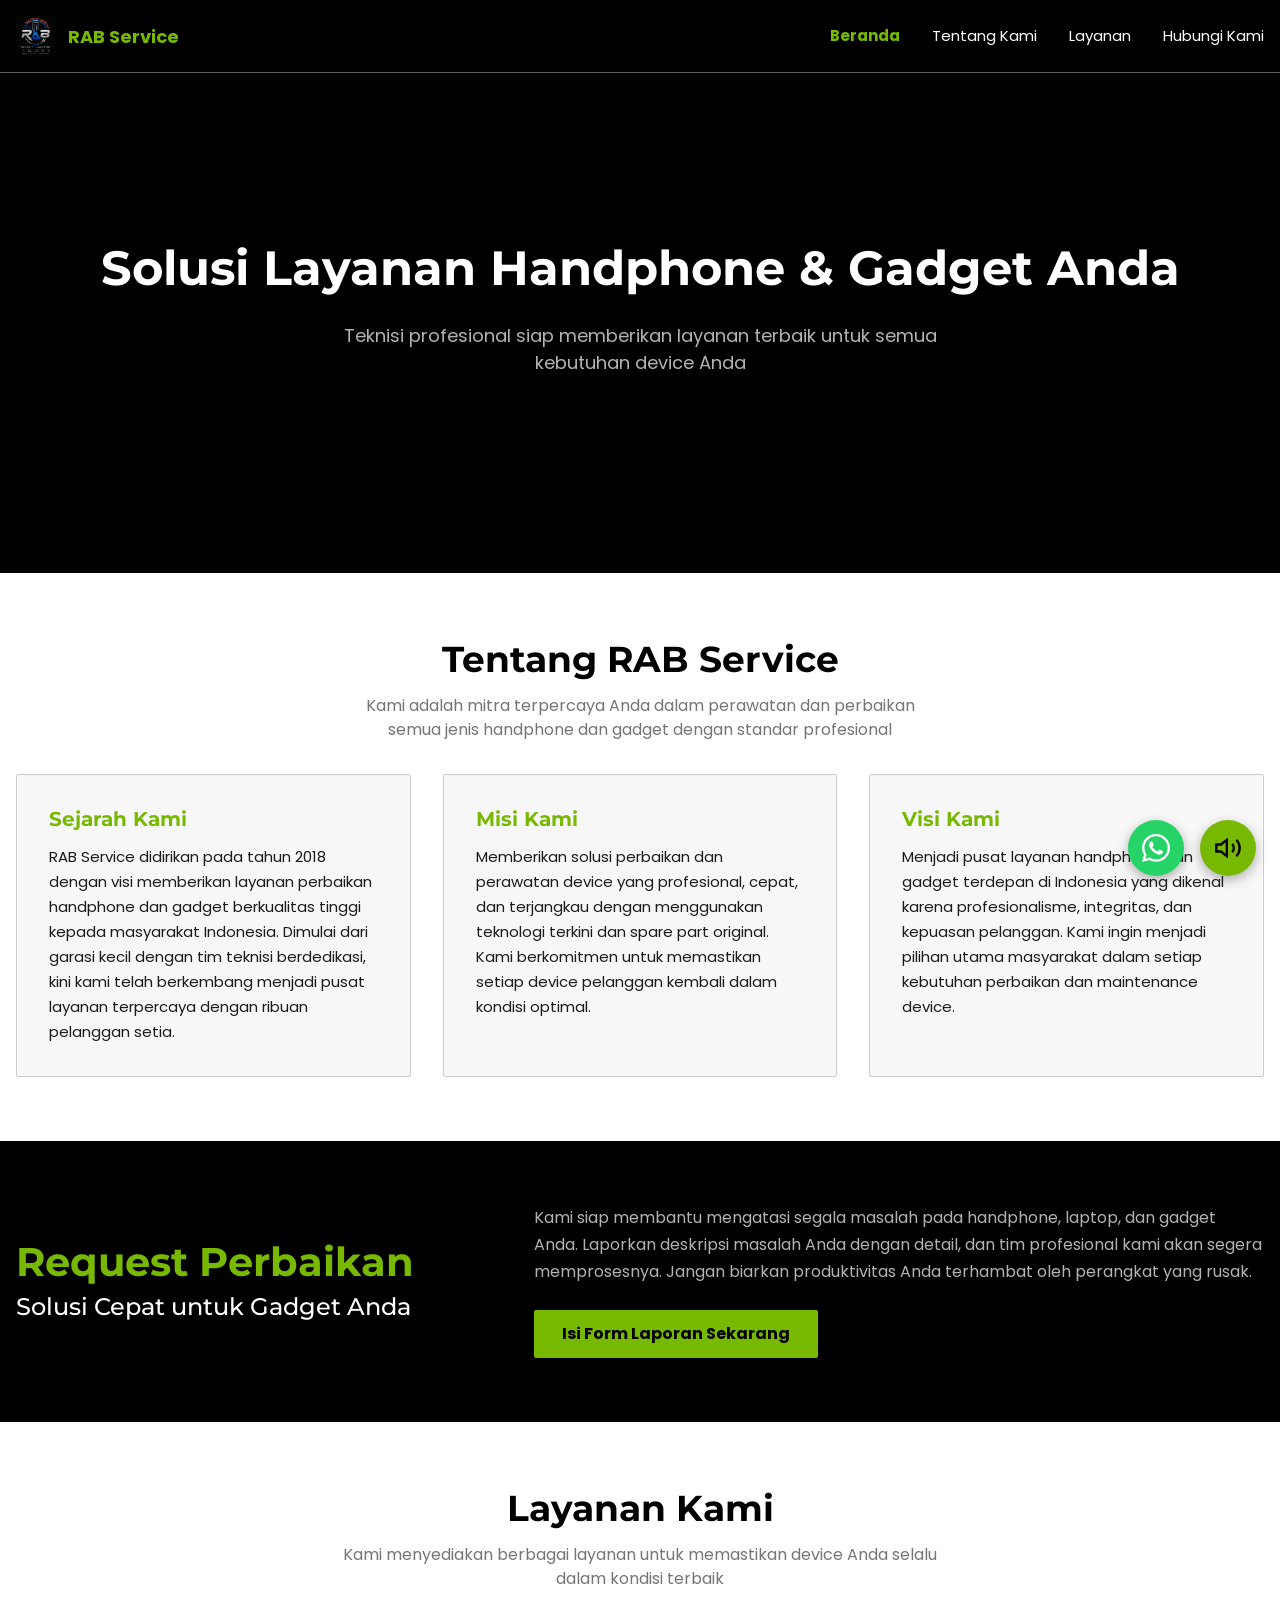
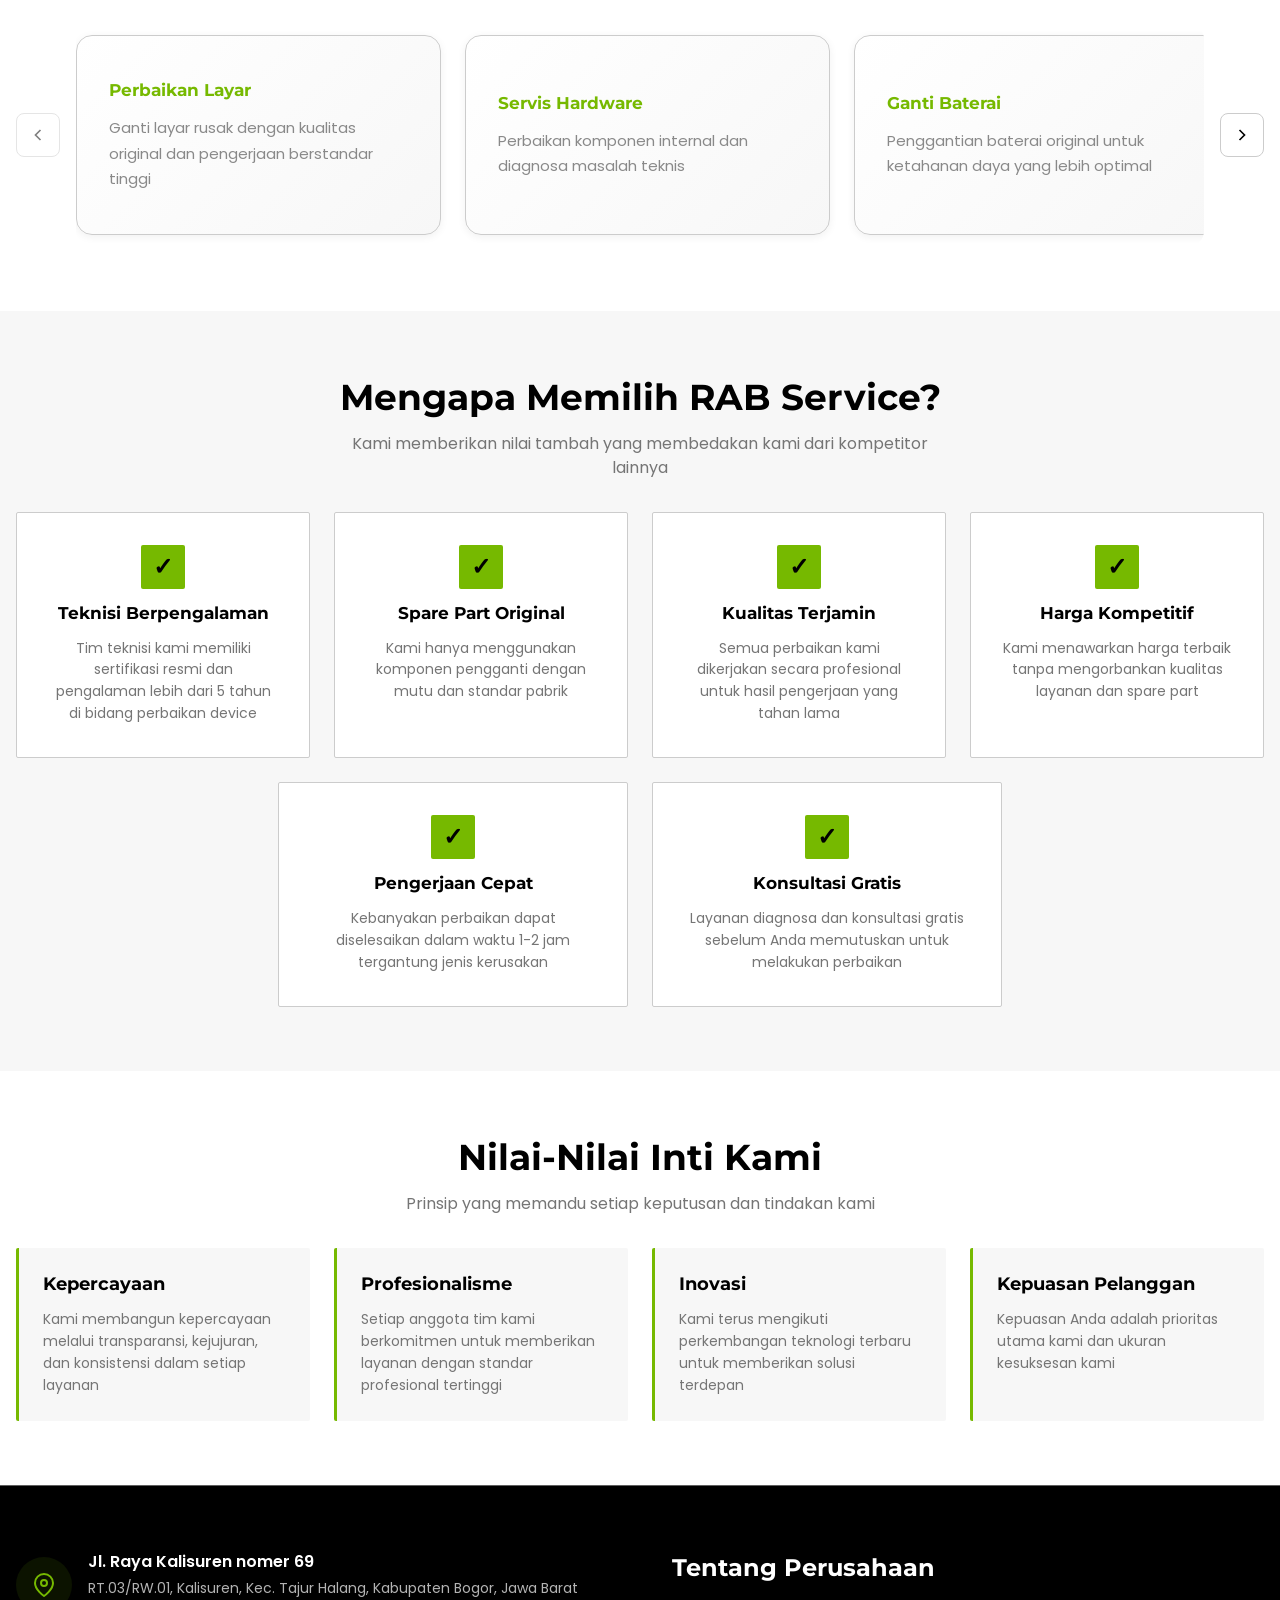
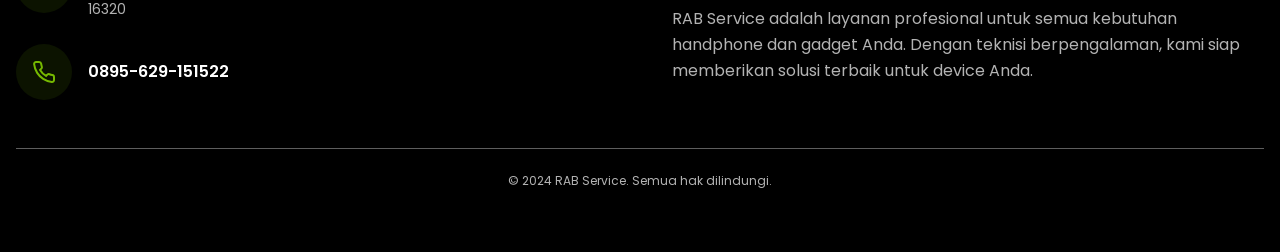
==== commit 1656a234: "[ADD] Floating Whatsapp Button" ====
--- a/index.html
+++ b/index.html
@@ -37,7 +37,6 @@
         <div class="hero-content" data-aos="fade-in" data-aos-duration="1000">
             <h1 class="hero-title">Solusi Layanan Handphone & Gadget Anda</h1>
             <p class="hero-subtitle">Teknisi profesional siap memberikan layanan terbaik untuk semua kebutuhan device Anda</p>
-            <button class="button-hero" onclick="window.open('https://wa.me/62895629151522?text=Halo%20Admin%20RAB%20Service,%20saya%20butuh%20bantuan%20terkait%20device%20saya.', '_blank')">Hubungi Kami Sekarang</button>
         </div>
     </section>
 
@@ -260,6 +259,12 @@
     <audio id="bgAudio" loop autoplay>
         <source src="jingle.mpeg" type="audio/mpeg">
     </audio>
+    <a href="https://wa.me/62895629151522?text=Halo%20Admin%20RAB%20Service,%20saya%20butuh%20bantuan%20terkait%20device%20saya." target="_blank" class="wa-floating-btn" aria-label="WhatsApp">
+        <svg xmlns="http://www.w3.org/2000/svg" viewBox="0 0 448 512">
+            <!--! Font Awesome Free 6.4.2 by @fontawesome - https://fontawesome.com License - https://fontawesome.com/license (Commercial License) Copyright 2023 Fonticons, Inc. -->
+            <path d="M380.9 97.1C339 55.1 283.2 32 223.9 32c-122.4 0-222 99.6-222 222 0 39.1 10.2 77.3 29.6 111L0 480l117.7-30.9c32.4 17.7 68.9 27 106.1 27h.1c122.3 0 224.1-99.6 224.1-222 0-59.3-25.2-115-67.1-157.1zm-157 341.6c-33.2 0-65.7-8.9-94-25.7l-6.7-4-69.8 18.3L72 359.2l-4.4-7c-18.5-29.4-28.2-63.3-28.2-98.2 0-101.7 82.8-184.5 184.6-184.5 49.3 0 95.6 19.2 130.4 54.1 34.8 34.9 56.2 81.2 56.1 130.5 0 101.8-84.9 184.6-186.6 184.6zm101.2-138.2c-5.5-2.8-32.8-16.2-37.9-18-5.1-1.9-8.8-2.8-12.5 2.8-3.7 5.6-14.3 18-17.6 21.8-3.2 3.7-6.5 4.2-12 1.4-32.6-16.3-54-29.1-75.5-66-5.7-9.8 5.7-9.1 16.3-30.3 1.8-3.7.9-6.9-.5-9.7-1.4-2.8-12.5-30.1-17.1-41.2-4.5-10.8-9.1-9.3-12.5-9.5-3.2-.2-6.9-.2-10.6-.2-3.7 0-9.7 1.4-14.8 6.9-5.1 5.6-19.4 19-19.4 46.3 0 27.3 19.9 53.7 22.6 57.4 2.8 3.7 39.1 59.7 94.8 83.8 35.2 15.2 49 16.5 66.6 13.9 10.7-1.6 32.8-13.4 37.4-26.4 4.6-13 4.6-24.1 3.2-26.4-1.3-2.5-5-3.9-10.5-6.6z"/>
+        </svg>
+    </a>
     <button id="audioToggleBtn" class="audio-toggle-btn" aria-label="Toggle Audio">
         <svg id="icon-unmuted" width="24" height="24" viewBox="0 0 24 24" fill="none" stroke="currentColor" stroke-width="2" class="audio-icon">
             <polygon points="11 5 6 9 2 9 2 15 6 15 11 19 11 5"></polygon>
--- a/style.css
+++ b/style.css
@@ -927,6 +927,40 @@
 }
 
 /* ====================================
+   Floating WhatsApp Button
+   ==================================== */
+.wa-floating-btn {
+    position: fixed;
+    bottom: 24px;
+    right: 96px; /* 24px + 56px + 16px */
+    width: 56px;
+    height: 56px;
+    border-radius: 50%;
+    background-color: #25D366;
+    color: white;
+    border: none;
+    display: flex;
+    align-items: center;
+    justify-content: center;
+    cursor: pointer;
+    box-shadow: 0 4px 12px rgba(0,0,0,0.3);
+    z-index: 9999;
+    transition: all 0.3s ease;
+    text-decoration: none;
+}
+
+.wa-floating-btn svg {
+    width: 32px;
+    height: 32px;
+    fill: currentColor;
+}
+
+.wa-floating-btn:hover {
+    background-color: #128C7E;
+    transform: scale(1.1);
+}
+
+/* ====================================
    Floating Audio Button
    ==================================== */
 .audio-toggle-btn {
@@ -969,6 +1003,18 @@
 
 /* Responsive Audio Button */
 @media (max-width: 768px) {
+    .wa-floating-btn {
+        bottom: 16px;
+        right: 80px; /* 16px + 48px + 16px */
+        width: 48px;
+        height: 48px;
+    }
+    
+    .wa-floating-btn svg {
+        width: 28px;
+        height: 28px;
+    }
+
     .audio-toggle-btn {
         bottom: 16px;
         right: 16px;
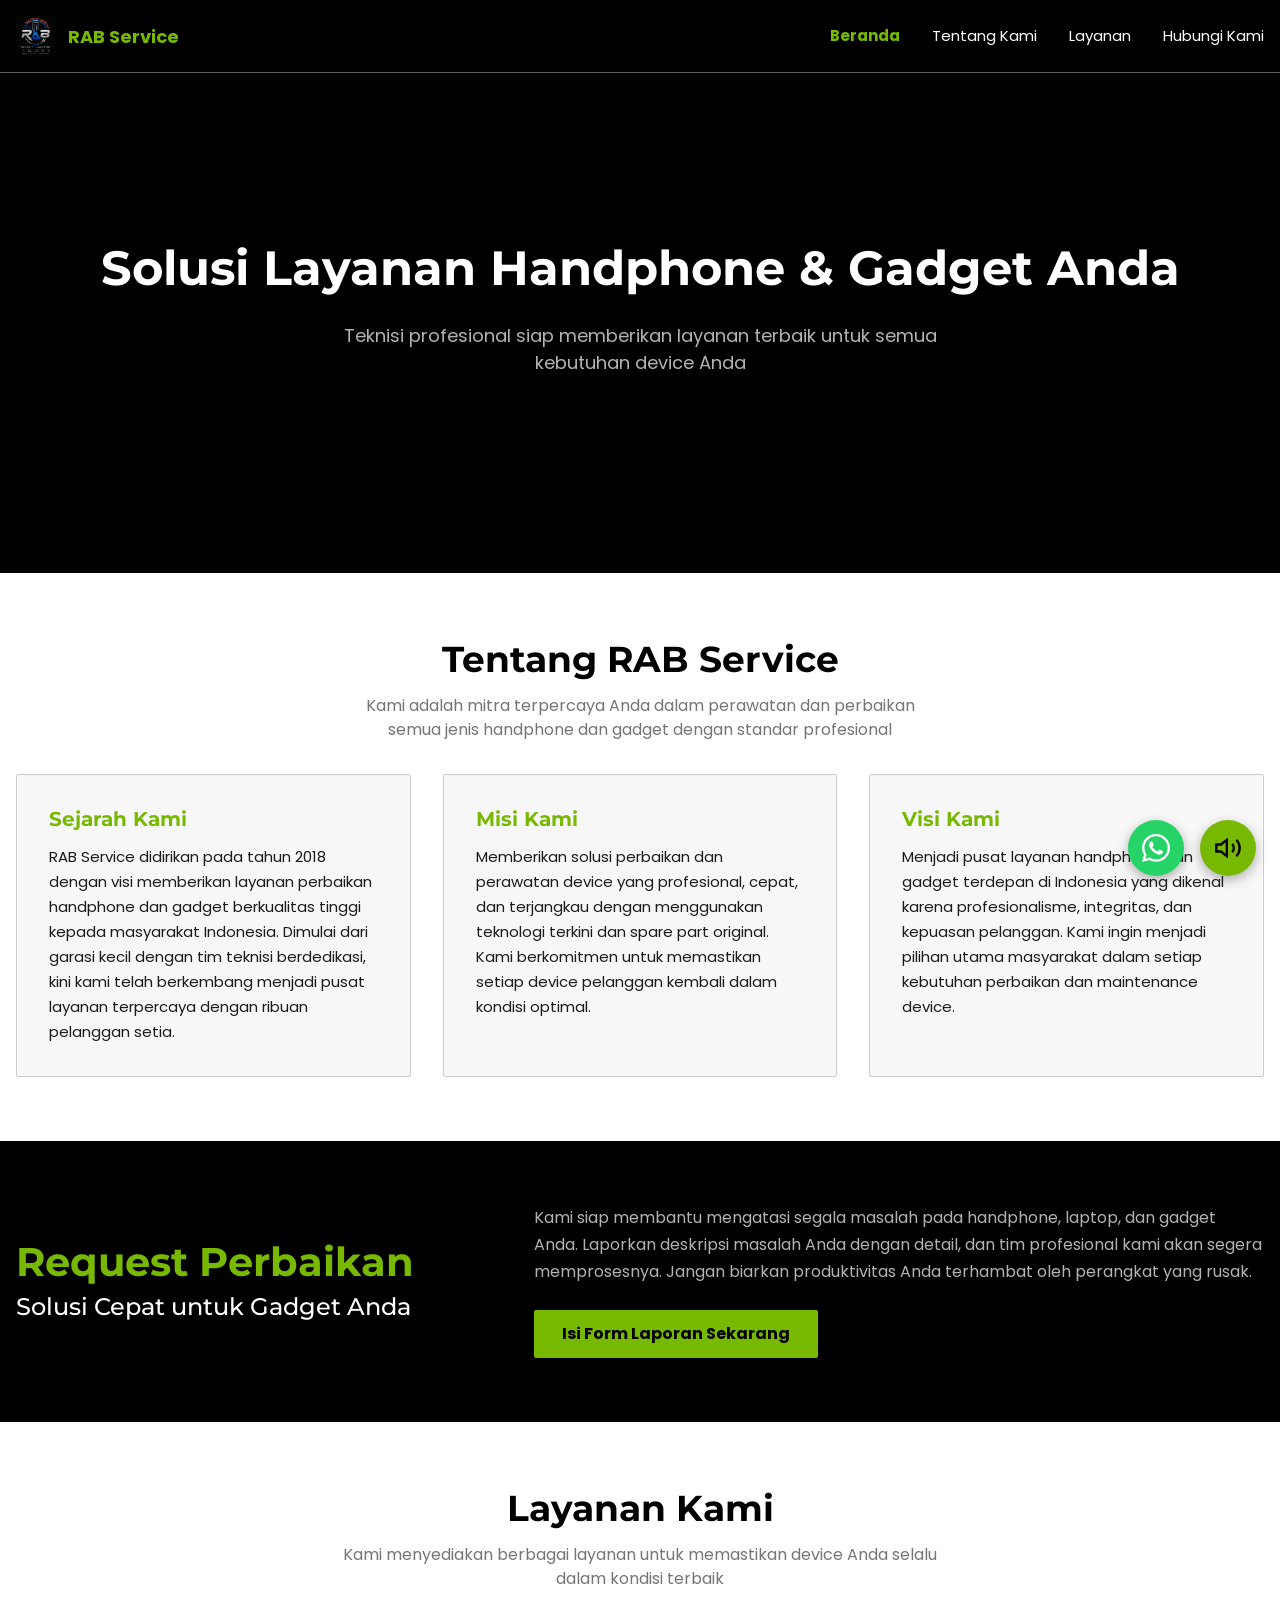
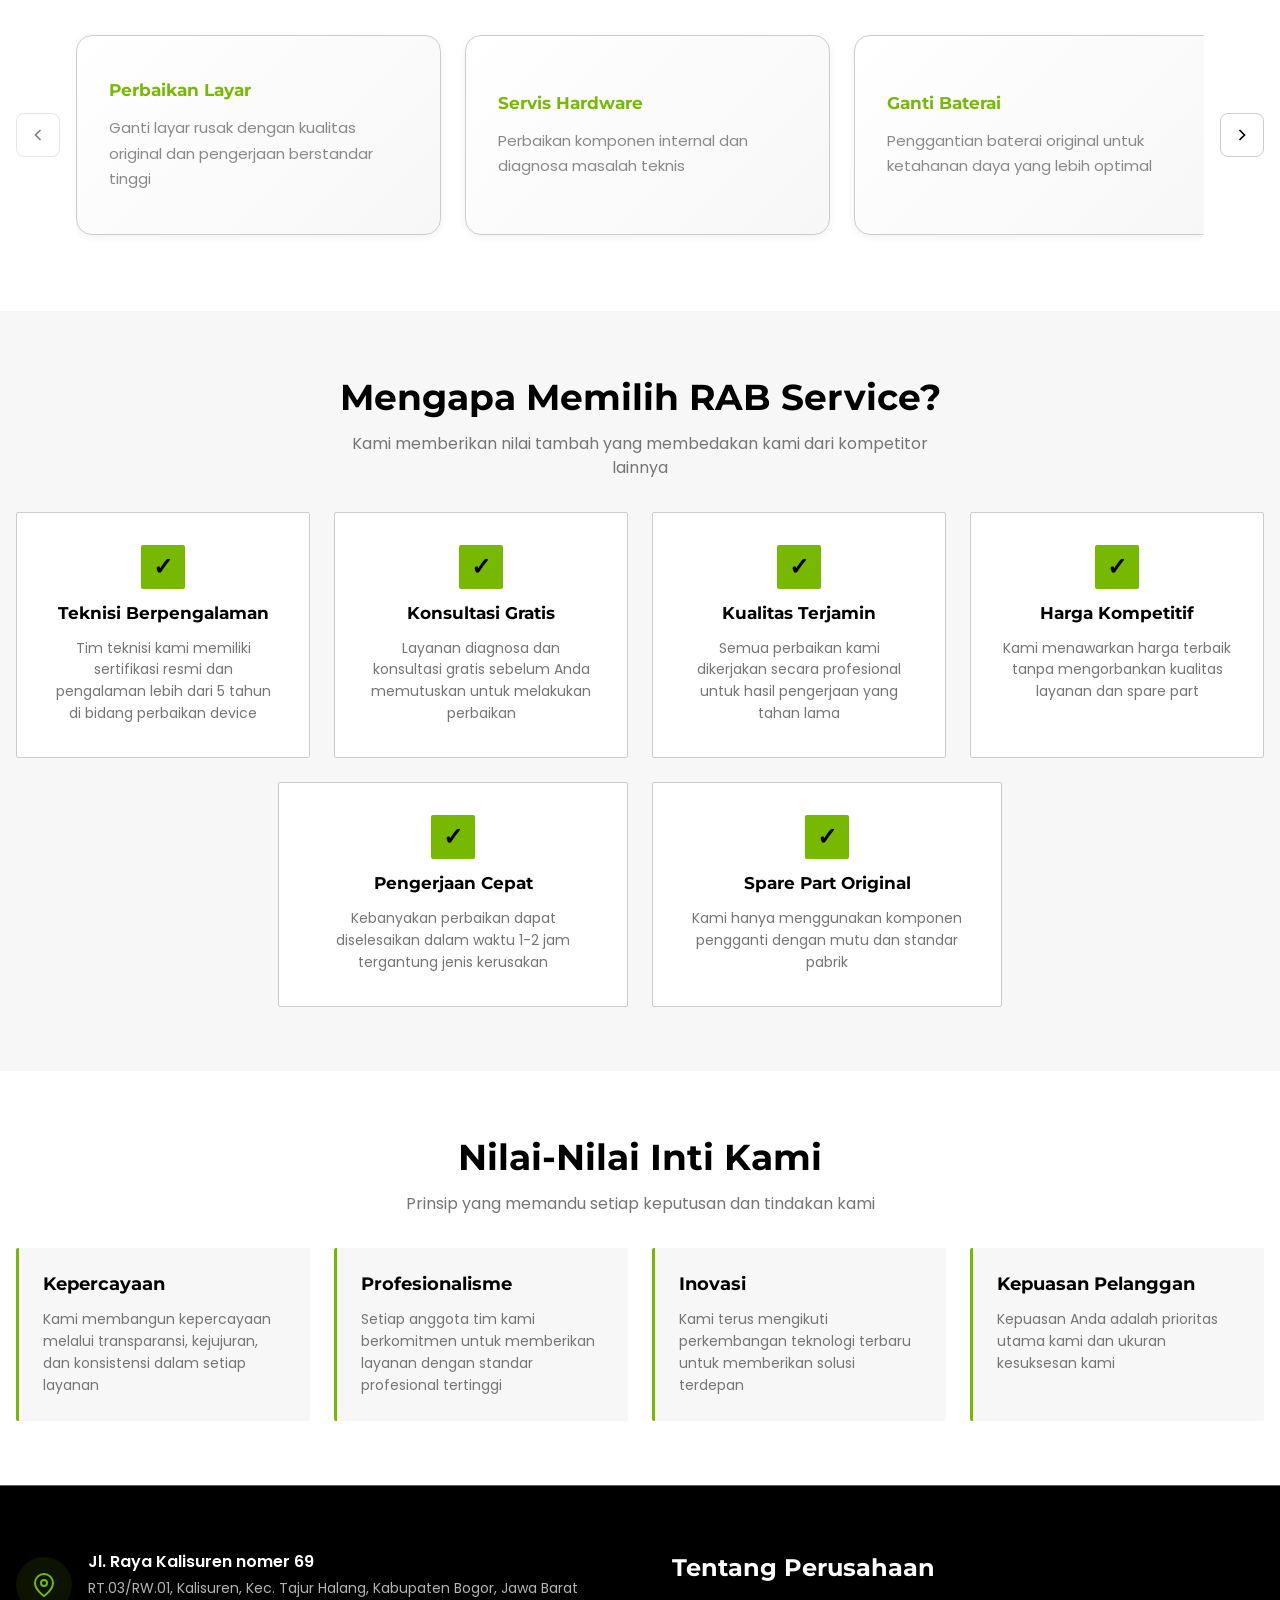
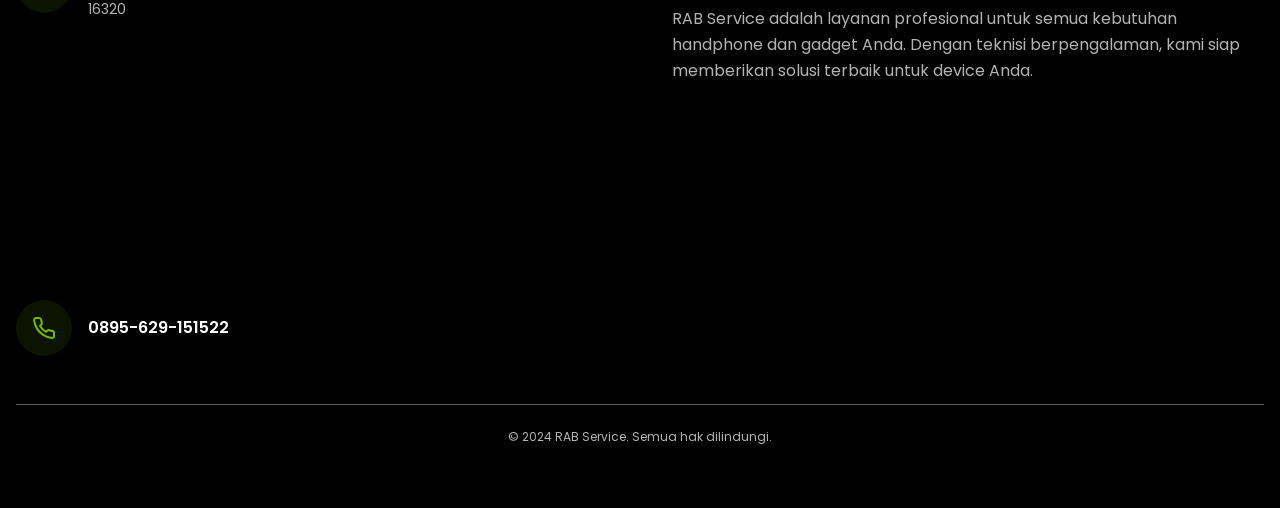
==== commit cc1edd87: "[ADD] Embed Google Maps" ====
--- a/index.html
+++ b/index.html
@@ -154,28 +154,28 @@
                 </div>
                 <div class="feature-item">
                     <div class="feature-icon">✓</div>
+                    <h3 class="feature-title">Konsultasi Gratis</h3>
+                    <p class="feature-description">Layanan diagnosa dan konsultasi gratis sebelum Anda memutuskan untuk melakukan perbaikan</p>
+                </div>
+                <div class="feature-item">
+                    <div class="feature-icon">✓</div>
+                    <h3 class="feature-title">Kualitas Terjamin</h3>
+                    <p class="feature-description">Semua perbaikan kami dikerjakan secara profesional untuk hasil pengerjaan yang tahan lama</p>
+                </div>
+                <div class="feature-item">
+                    <div class="feature-icon">✓</div>
+                    <h3 class="feature-title">Harga Kompetitif</h3>
+                    <p class="feature-description">Kami menawarkan harga terbaik tanpa mengorbankan kualitas layanan dan spare part</p>
+                </div>
+                <div class="feature-item">
+                    <div class="feature-icon">✓</div>
+                    <h3 class="feature-title">Pengerjaan Cepat</h3>
+                    <p class="feature-description">Kebanyakan perbaikan dapat diselesaikan dalam waktu 1-2 jam tergantung jenis kerusakan</p>
+                </div>
+                <div class="feature-item">
+                    <div class="feature-icon">✓</div>
                     <h3 class="feature-title">Spare Part Original</h3>
                     <p class="feature-description">Kami hanya menggunakan komponen pengganti dengan mutu dan standar pabrik</p>
-                </div>
-                <div class="feature-item">
-                    <div class="feature-icon">✓</div>
-                    <h3 class="feature-title">Kualitas Terjamin</h3>
-                    <p class="feature-description">Semua perbaikan kami dikerjakan secara profesional untuk hasil pengerjaan yang tahan lama</p>
-                </div>
-                <div class="feature-item">
-                    <div class="feature-icon">✓</div>
-                    <h3 class="feature-title">Harga Kompetitif</h3>
-                    <p class="feature-description">Kami menawarkan harga terbaik tanpa mengorbankan kualitas layanan dan spare part</p>
-                </div>
-                <div class="feature-item">
-                    <div class="feature-icon">✓</div>
-                    <h3 class="feature-title">Pengerjaan Cepat</h3>
-                    <p class="feature-description">Kebanyakan perbaikan dapat diselesaikan dalam waktu 1-2 jam tergantung jenis kerusakan</p>
-                </div>
-                <div class="feature-item">
-                    <div class="feature-icon">✓</div>
-                    <h3 class="feature-title">Konsultasi Gratis</h3>
-                    <p class="feature-description">Layanan diagnosa dan konsultasi gratis sebelum Anda memutuskan untuk melakukan perbaikan</p>
                 </div>
             </div>
         </div>
@@ -225,6 +225,11 @@
                             <h4 class="contact-label">Jl. Raya Kalisuren nomer 69</h4>
                             <p class="contact-detail">RT.03/RW.01, Kalisuren, Kec. Tajur Halang, Kabupaten Bogor, Jawa Barat 16320</p>
                         </div>
+                    </div>
+                    
+                    <!-- Maps Embed -->
+                    <div class="footer-map">
+                        <iframe src="https://www.google.com/maps/embed?pb=!1m18!1m12!1m3!1d3819.859967035316!2d106.74113247481847!3d-6.471505193520228!2m3!1f0!2f0!3f0!3m2!1i1024!2i768!4f13.1!3m3!1m2!1s0x2e69c2a3ce04714d%3A0x7f9bc277f50a4fce!2sRAB%20Service%20Hp%20%26%20Elektronik!5e1!3m2!1sen!2sid!4v1779165874029!5m2!1sen!2sid" width="100%" height="200" style="border:0;" allowfullscreen="" loading="lazy" referrerpolicy="no-referrer-when-downgrade"></iframe>
                     </div>
                     
                     <div class="contact-item">
--- a/style.css
+++ b/style.css
@@ -351,6 +351,19 @@
     align-items: center;
 }
 
+.footer-map {
+    width: 100%;
+    margin: 16px 0;
+    border-radius: 8px;
+    overflow: hidden;
+}
+
+.footer-map iframe {
+    width: 100%;
+    display: block;
+    border-radius: 8px;
+}
+
 .contact-icon {
     width: 56px;
     height: 56px;
